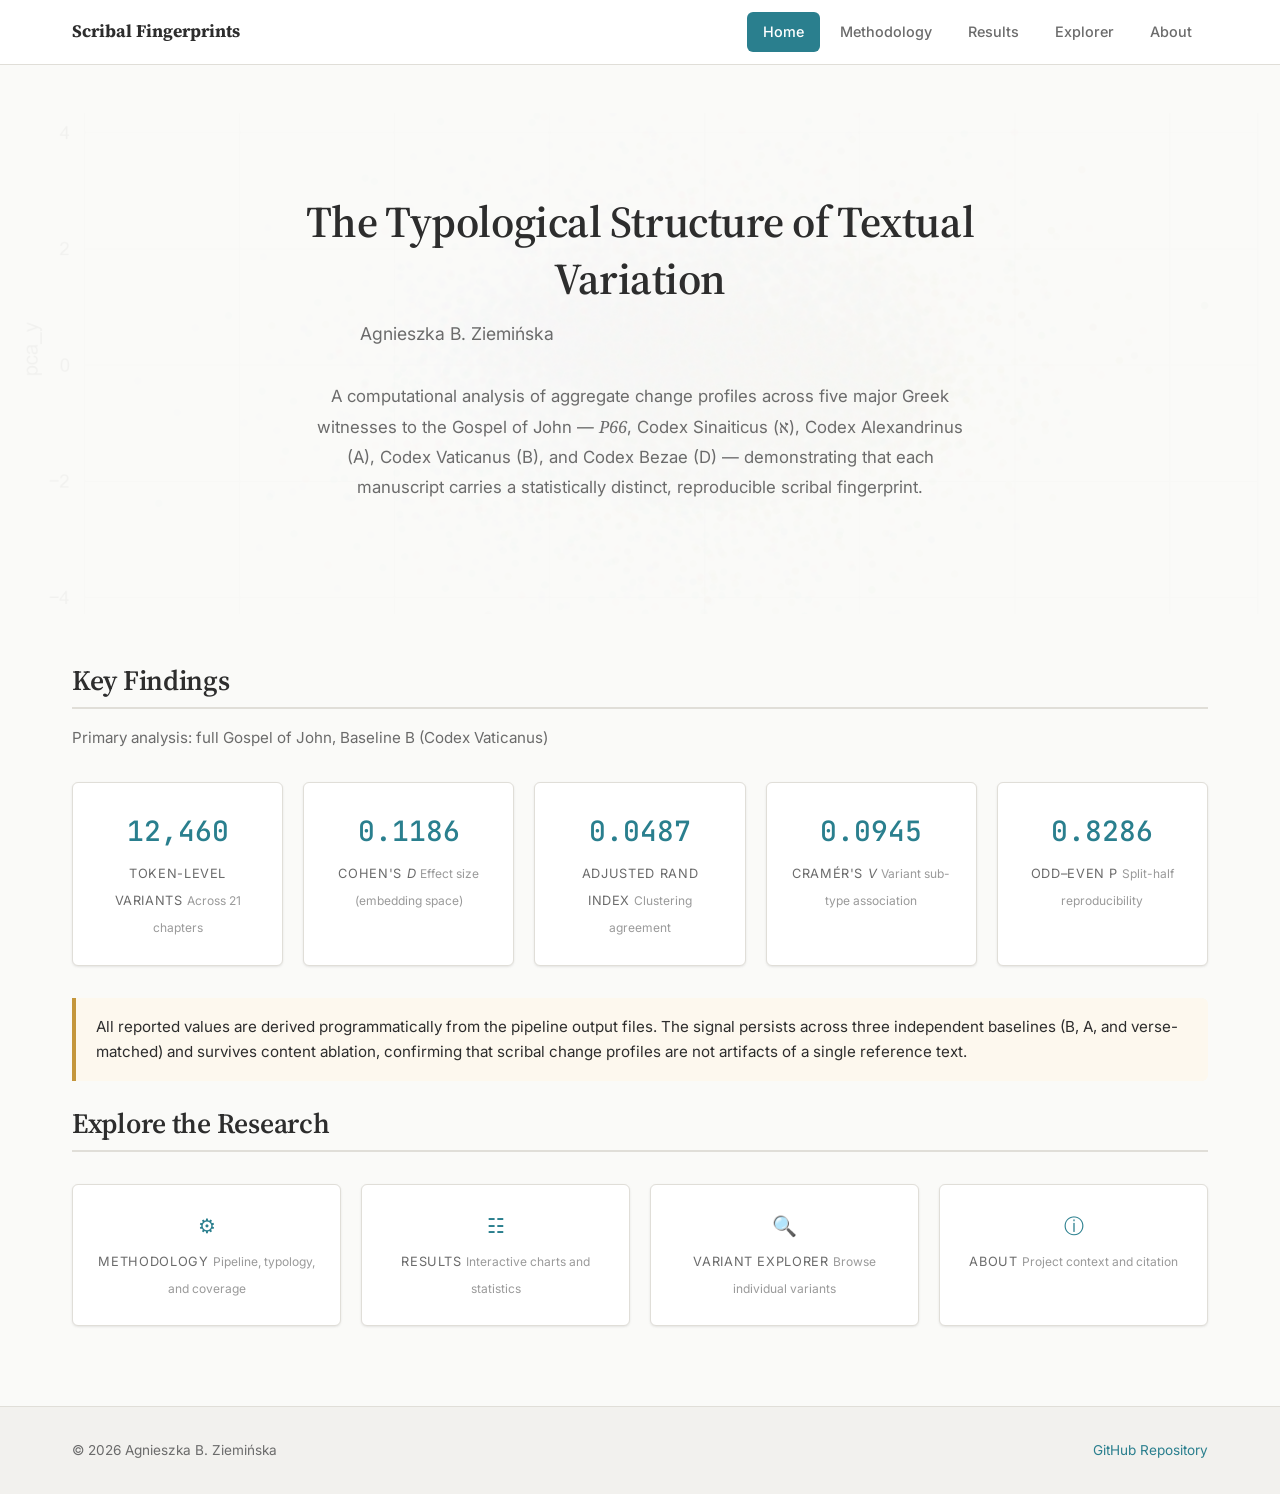
==== docs/index.html @ 3b12d65c "v1.0.0 Initial commit for the project" ====
<!DOCTYPE html>
<html lang="en">
<head>
  <meta charset="UTF-8">
  <meta name="viewport" content="width=device-width, initial-scale=1.0">
  <title>Scribal Fingerprints — Manuscript Change Profiles</title>
  <meta name="description" content="Interactive research website presenting a computational analysis of textual variation across major Greek witnesses to the Gospel of John.">
  <link rel="stylesheet" href="css/style.css">
</head>
<body>

  <!-- Navigation -->
  <nav class="site-nav">
    <div class="nav-inner">
      <a href="index.html" class="nav-brand">Scribal Fingerprints</a>
      <button class="nav-toggle" aria-label="Toggle navigation">
        <span></span><span></span><span></span>
      </button>
      <ul class="nav-links">
        <li><a href="index.html">Home</a></li>
        <li><a href="methodology.html">Methodology</a></li>
        <li><a href="results.html">Results</a></li>
        <li><a href="explorer.html">Explorer</a></li>
        <li><a href="about.html">About</a></li>
      </ul>
    </div>
  </nav>

  <main>
    <!-- Hero Section -->
    <section class="hero">
      <div class="hero-bg"></div>
      <div class="container" style="position:relative;">
        <h1>The Typological Structure of Textual Variation</h1>
        <p class="author">Agnieszka B. Ziemińska</p>
        <p class="summary">
          A computational analysis of aggregate change profiles across five major Greek witnesses
          to the Gospel of John — <span class="greek-text">P66</span>, Codex Sinaiticus
          (<span class="greek-text">&#x2135;</span>), Codex Alexandrinus (A), Codex Vaticanus (B),
          and Codex Bezae (D) — demonstrating that each manuscript carries a statistically
          distinct, reproducible scribal fingerprint.
        </p>
      </div>
    </section>

    <!-- Key Findings -->
    <section class="container">
      <h2 class="section-title">Key Findings</h2>
      <p class="section-subtitle">Primary analysis: full Gospel of John, Baseline B (Codex Vaticanus)</p>

      <div class="stat-grid" id="stat-cards">
        <div class="stat-card">
          <span class="stat-value" id="stat-n">12,460</span>
          <span class="stat-label">Token-level variants</span>
          <span class="stat-sublabel">Across 21 chapters</span>
        </div>
        <div class="stat-card">
          <span class="stat-value" id="stat-d">—</span>
          <span class="stat-label">Cohen's <em>d</em></span>
          <span class="stat-sublabel">Effect size (embedding space)</span>
        </div>
        <div class="stat-card">
          <span class="stat-value" id="stat-ari">—</span>
          <span class="stat-label">Adjusted Rand Index</span>
          <span class="stat-sublabel">Clustering agreement</span>
        </div>
        <div class="stat-card">
          <span class="stat-value" id="stat-v">—</span>
          <span class="stat-label">Cramér's <em>V</em></span>
          <span class="stat-sublabel">Variant sub-type association</span>
        </div>
        <div class="stat-card">
          <span class="stat-value" id="stat-rho">—</span>
          <span class="stat-label">Odd–Even ρ</span>
          <span class="stat-sublabel">Split-half reproducibility</span>
        </div>
      </div>

      <div class="callout">
        All reported values are derived programmatically from the pipeline output files.
        The signal persists across three independent baselines (B, A, and verse-matched)
        and survives content ablation, confirming that scribal change profiles are not
        artifacts of a single reference text.
      </div>
    </section>

    <!-- Navigation cards -->
    <section class="container">
      <h2 class="section-title">Explore the Research</h2>
      <div class="stat-grid">
        <a href="methodology.html" class="stat-card" style="text-decoration:none;">
          <span class="stat-value" style="font-size:1.25rem;">&#9881;</span>
          <span class="stat-label">Methodology</span>
          <span class="stat-sublabel">Pipeline, typology, and coverage</span>
        </a>
        <a href="results.html" class="stat-card" style="text-decoration:none;">
          <span class="stat-value" style="font-size:1.25rem;">&#9783;</span>
          <span class="stat-label">Results</span>
          <span class="stat-sublabel">Interactive charts and statistics</span>
        </a>
        <a href="explorer.html" class="stat-card" style="text-decoration:none;">
          <span class="stat-value" style="font-size:1.25rem;">&#128269;</span>
          <span class="stat-label">Variant Explorer</span>
          <span class="stat-sublabel">Browse individual variants</span>
        </a>
        <a href="about.html" class="stat-card" style="text-decoration:none;">
          <span class="stat-value" style="font-size:1.25rem;">&#9432;</span>
          <span class="stat-label">About</span>
          <span class="stat-sublabel">Project context and citation</span>
        </a>
      </div>
    </section>
  </main>

  <!-- Footer -->
  <footer class="site-footer">
    <div class="footer-inner">
      <span>&copy; 2026 Agnieszka B. Ziemińska</span>
      <a href="https://github.com/Agnieszkachr/scribal-fingerprints" target="_blank" rel="noopener">GitHub Repository</a>
    </div>
  </footer>

  <script src="js/main.js"></script>
  <script src="data/stats_summary.js"></script>
  <script>
    // Load stats from inline JS data
    (function() {
      const data = window.DATA_STATS;
      if (!data) { console.error('Stats data not loaded'); return; }
      const b = data.configs['Baseline B'];
      if (!b) return;

      const fmt = (v, dec) => typeof v === 'number' ? v.toFixed(dec) : '—';

      document.getElementById('stat-d').textContent = fmt(b["Cohen's d"], 4);
      document.getElementById('stat-ari').textContent = fmt(b['ARI'], 4);
      document.getElementById('stat-v').textContent = fmt(b["Cramer's V Sub"], 4);
      document.getElementById('stat-rho').textContent = fmt(b['Odd_Even_Split_Rho'], 4);
    })();
  </script>
</body>
</html>
---- docs/css/style.css ----
/* ============================================================
   SCRIBAL FINGERPRINTS — Design System
   Light scholarly theme with serif headings, sans body
   ============================================================ */

/* --- Google Fonts import --- */
@import url('https://fonts.googleapis.com/css2?family=Source+Serif+4:ital,wght@0,400;0,600;0,700;1,400&family=Inter:wght@300;400;500;600&family=JetBrains+Mono:wght@400;500&family=Noto+Serif:ital,wght@0,400;0,700;1,400&display=swap');

/* --- Custom Properties --- */
:root {
  --bg:           #FAFAF8;
  --bg-card:      #FFFFFF;
  --bg-alt:       #F2F1EE;
  --text:         #2D2D2D;
  --text-muted:   #6B6B6B;
  --text-light:   #9A9A9A;
  --accent:       #2A7F8E;
  --accent-dark:  #2C5F7C;
  --gold:         #C4963C;
  --border:       #E0DED8;
  --border-light: #EDECE8;

  --font-heading: 'Source Serif 4', 'Noto Serif', Georgia, serif;
  --font-body:    'Inter', -apple-system, BlinkMacSystemFont, 'Segoe UI', sans-serif;
  --font-mono:    'JetBrains Mono', 'Consolas', monospace;
  --font-greek:   'Noto Serif', 'Times New Roman', serif;

  --max-width:    1200px;
  --content-width: 800px;
  --radius:       6px;
  --shadow:       0 1px 3px rgba(0,0,0,0.06), 0 1px 2px rgba(0,0,0,0.04);
  --shadow-lg:    0 4px 12px rgba(0,0,0,0.08);
  --transition:   0.2s ease;
}

/* --- Reset & Base --- */
*, *::before, *::after {
  box-sizing: border-box;
  margin: 0;
  padding: 0;
}

html {
  font-size: 16px;
  scroll-behavior: smooth;
  -webkit-font-smoothing: antialiased;
  -moz-osx-font-smoothing: grayscale;
}

body {
  font-family: var(--font-body);
  color: var(--text);
  background-color: var(--bg);
  line-height: 1.7;
  min-height: 100vh;
  display: flex;
  flex-direction: column;
}

/* --- Typography --- */
h1, h2, h3, h4, h5, h6 {
  font-family: var(--font-heading);
  font-weight: 600;
  line-height: 1.3;
  color: var(--text);
  letter-spacing: -0.01em;
}

h1 { font-size: 2.5rem; margin-bottom: 1rem; }
h2 { font-size: 1.75rem; margin-bottom: 0.75rem; }
h3 { font-size: 1.35rem; margin-bottom: 0.5rem; }
h4 { font-size: 1.1rem; margin-bottom: 0.5rem; }

p {
  margin-bottom: 1rem;
  max-width: 70ch;
}

a {
  color: var(--accent);
  text-decoration: none;
  transition: color var(--transition);
}

a:hover {
  color: var(--accent-dark);
  text-decoration: underline;
}

/* --- Code & Greek --- */
code, .mono {
  font-family: var(--font-mono);
  font-size: 0.875em;
  background: var(--bg-alt);
  padding: 0.15em 0.4em;
  border-radius: 3px;
}

.greek-text {
  font-family: var(--font-greek);
  font-style: italic;
}

/* --- Navigation --- */
.site-nav {
  background: var(--bg-card);
  border-bottom: 1px solid var(--border);
  position: sticky;
  top: 0;
  z-index: 100;
}

.nav-inner {
  max-width: var(--max-width);
  margin: 0 auto;
  padding: 0 2rem;
  display: flex;
  align-items: center;
  justify-content: space-between;
  height: 64px;
}

.nav-brand {
  font-family: var(--font-heading);
  font-weight: 700;
  font-size: 1.1rem;
  color: var(--text);
  text-decoration: none;
}

.nav-brand:hover {
  color: var(--accent);
  text-decoration: none;
}

.nav-links {
  display: flex;
  gap: 0.25rem;
  list-style: none;
}

.nav-links a {
  display: block;
  padding: 0.5rem 1rem;
  border-radius: var(--radius);
  font-size: 0.9rem;
  font-weight: 500;
  color: var(--text-muted);
  transition: all var(--transition);
}

.nav-links a:hover {
  background: var(--bg-alt);
  color: var(--text);
  text-decoration: none;
}

.nav-links a.active {
  background: var(--accent);
  color: #fff;
}

.nav-toggle {
  display: none;
  background: none;
  border: none;
  cursor: pointer;
  padding: 0.5rem;
}

.nav-toggle span {
  display: block;
  width: 22px;
  height: 2px;
  background: var(--text);
  margin: 5px 0;
  transition: var(--transition);
}

/* --- Layout --- */
.container {
  max-width: var(--max-width);
  margin: 0 auto;
  padding: 0 2rem;
}

.content-narrow {
  max-width: var(--content-width);
  margin: 0 auto;
}

main {
  flex: 1;
  padding: 3rem 0;
}

section {
  margin-bottom: 3rem;
}

.section-title {
  font-size: 1.75rem;
  margin-bottom: 1.5rem;
  padding-bottom: 0.5rem;
  border-bottom: 2px solid var(--border);
}

.section-subtitle {
  font-size: 0.95rem;
  color: var(--text-muted);
  margin-top: -0.5rem;
  margin-bottom: 1.5rem;
}

/* --- Hero (index page) --- */
.hero {
  padding: 5rem 0 4rem;
  text-align: center;
  background: var(--bg);
  position: relative;
}

.hero-bg {
  position: absolute;
  top: 0; right: 0; bottom: 0; left: 0;
  background: url('../img/fig1_pca_full_B.png') center center / cover no-repeat;
  opacity: 0.04;
  pointer-events: none;
}

.hero h1 {
  font-size: 2.75rem;
  max-width: 800px;
  margin: 0 auto 0.75rem;
  position: relative;
}

.hero .author {
  font-family: var(--font-body);
  font-size: 1.1rem;
  color: var(--text-muted);
  font-weight: 400;
  margin-bottom: 2rem;
}

.hero .summary {
  font-size: 1.05rem;
  max-width: 650px;
  margin: 0 auto 3rem;
  color: var(--text-muted);
  line-height: 1.8;
}

/* --- Stat Cards --- */
.stat-grid {
  display: grid;
  grid-template-columns: repeat(auto-fit, minmax(200px, 1fr));
  gap: 1.25rem;
  margin: 2rem 0;
}

.stat-card {
  background: var(--bg-card);
  border: 1px solid var(--border);
  border-radius: var(--radius);
  padding: 1.5rem;
  text-align: center;
  box-shadow: var(--shadow);
  transition: box-shadow var(--transition);
}

.stat-card:hover {
  box-shadow: var(--shadow-lg);
}

.stat-value {
  font-family: var(--font-mono);
  font-size: 1.75rem;
  font-weight: 500;
  color: var(--accent);
  display: block;
  margin-bottom: 0.25rem;
}

.stat-label {
  font-size: 0.8rem;
  color: var(--text-muted);
  text-transform: uppercase;
  letter-spacing: 0.05em;
}

.stat-sublabel {
  font-size: 0.75rem;
  color: var(--text-light);
  margin-top: 0.25rem;
}

/* --- Cards / Panels --- */
.card {
  background: var(--bg-card);
  border: 1px solid var(--border);
  border-radius: var(--radius);
  padding: 2rem;
  margin-bottom: 1.5rem;
  box-shadow: var(--shadow);
}

.card-header {
  display: flex;
  align-items: center;
  justify-content: space-between;
  margin-bottom: 1rem;
}

.callout {
  border-left: 4px solid var(--gold);
  background: #FDF8EE;
  padding: 1rem 1.25rem;
  margin: 1.5rem 0;
  border-radius: 0 var(--radius) var(--radius) 0;
  font-size: 0.95rem;
}

/* --- Tables --- */
table {
  width: 100%;
  border-collapse: collapse;
  font-size: 0.9rem;
}

th, td {
  padding: 0.75rem 1rem;
  text-align: left;
  border-bottom: 1px solid var(--border-light);
}

th {
  font-weight: 600;
  color: var(--text);
  background: var(--bg-alt);
  font-size: 0.8rem;
  text-transform: uppercase;
  letter-spacing: 0.03em;
}

tr:hover td {
  background: var(--bg-alt);
}

/* --- Buttons / Tabs --- */
.btn {
  display: inline-flex;
  align-items: center;
  gap: 0.5rem;
  padding: 0.6rem 1.25rem;
  border-radius: var(--radius);
  font-size: 0.9rem;
  font-weight: 500;
  border: 1px solid var(--border);
  background: var(--bg-card);
  color: var(--text);
  cursor: pointer;
  transition: all var(--transition);
}

.btn:hover {
  background: var(--bg-alt);
  border-color: var(--accent);
  text-decoration: none;
}

.btn-primary {
  background: var(--accent);
  color: #fff;
  border-color: var(--accent);
}

.btn-primary:hover {
  background: var(--accent-dark);
  border-color: var(--accent-dark);
  color: #fff;
}

.tab-bar {
  display: flex;
  gap: 0.25rem;
  margin-bottom: 1.5rem;
  border-bottom: 2px solid var(--border);
  padding-bottom: 0;
}

.tab-btn {
  padding: 0.6rem 1.25rem;
  border: none;
  background: none;
  font-family: var(--font-body);
  font-size: 0.9rem;
  font-weight: 500;
  color: var(--text-muted);
  cursor: pointer;
  border-bottom: 2px solid transparent;
  margin-bottom: -2px;
  transition: all var(--transition);
}

.tab-btn:hover {
  color: var(--text);
}

.tab-btn.active {
  color: var(--accent);
  border-bottom-color: var(--accent);
}

.tab-panel {
  display: none;
}

.tab-panel.active {
  display: block;
}

/* --- Pipeline Diagram --- */
.pipeline {
  display: flex;
  flex-wrap: wrap;
  gap: 0;
  justify-content: center;
  margin: 2rem 0;
}

.pipeline-step {
  display: flex;
  align-items: center;
}

.pipeline-step .step-box {
  background: var(--bg-card);
  border: 2px solid var(--accent);
  border-radius: var(--radius);
  padding: 1rem 1.5rem;
  text-align: center;
  min-width: 160px;
  transition: box-shadow var(--transition);
}

.pipeline-step .step-box:hover {
  box-shadow: var(--shadow-lg);
}

.pipeline-step .step-num {
  font-family: var(--font-mono);
  font-size: 0.75rem;
  color: var(--accent);
  text-transform: uppercase;
  letter-spacing: 0.05em;
}

.pipeline-step .step-title {
  font-family: var(--font-heading);
  font-weight: 600;
  font-size: 0.95rem;
  margin-top: 0.25rem;
}

.pipeline-step .step-desc {
  font-size: 0.78rem;
  color: var(--text-muted);
  margin-top: 0.25rem;
}

.pipeline-arrow {
  font-size: 1.5rem;
  color: var(--text-light);
  padding: 0 0.5rem;
  align-self: center;
}

/* --- Charts --- */
.chart-container {
  background: var(--bg-card);
  border: 1px solid var(--border);
  border-radius: var(--radius);
  padding: 1.5rem;
  margin-bottom: 1.5rem;
  box-shadow: var(--shadow);
}

.chart-title {
  font-family: var(--font-heading);
  font-size: 1.1rem;
  font-weight: 600;
  margin-bottom: 0.5rem;
}

.chart-subtitle {
  font-size: 0.85rem;
  color: var(--text-muted);
  margin-bottom: 1rem;
}

/* --- Figure Gallery --- */
.fig-gallery {
  display: grid;
  grid-template-columns: repeat(auto-fit, minmax(400px, 1fr));
  gap: 1.5rem;
  margin: 2rem 0;
}

.fig-item {
  background: var(--bg-card);
  border: 1px solid var(--border);
  border-radius: var(--radius);
  overflow: hidden;
  box-shadow: var(--shadow);
  transition: box-shadow var(--transition);
}

.fig-item:hover {
  box-shadow: var(--shadow-lg);
}

.fig-item img {
  width: 100%;
  height: auto;
  display: block;
}

.fig-caption {
  padding: 0.75rem 1rem;
  font-size: 0.85rem;
  color: var(--text-muted);
  border-top: 1px solid var(--border-light);
}

/* --- Coverage Heatmap Table --- */
.coverage-table td {
  text-align: center;
  font-size: 0.8rem;
  padding: 0.4rem 0.5rem;
  font-family: var(--font-mono);
}

.coverage-full {
  background: #E8F5E9;
  color: #2E7D32;
}

.coverage-partial {
  background: #FFF8E1;
  color: #F57F17;
}

.coverage-none {
  background: #FFEBEE;
  color: #C62828;
}

/* --- DataTables Override --- */
.dataTables_wrapper {
  font-family: var(--font-body);
  font-size: 0.9rem;
}

.dataTables_wrapper .dataTables_filter input {
  border: 1px solid var(--border);
  border-radius: var(--radius);
  padding: 0.4rem 0.75rem;
  font-size: 0.9rem;
}

.dataTables_wrapper .dataTables_length select {
  border: 1px solid var(--border);
  border-radius: var(--radius);
  padding: 0.3rem 0.5rem;
}

table.dataTable thead th {
  background: var(--bg-alt);
  border-bottom: 2px solid var(--border);
}

.filter-bar {
  display: flex;
  gap: 1rem;
  margin-bottom: 1rem;
  flex-wrap: wrap;
  align-items: center;
}

.filter-bar label {
  font-size: 0.85rem;
  font-weight: 500;
  color: var(--text-muted);
}

.filter-bar select {
  border: 1px solid var(--border);
  border-radius: var(--radius);
  padding: 0.4rem 0.75rem;
  font-size: 0.85rem;
  font-family: var(--font-body);
  background: var(--bg-card);
}

/* --- Footer --- */
.site-footer {
  background: var(--bg-alt);
  border-top: 1px solid var(--border);
  padding: 2rem 0;
  margin-top: auto;
  font-size: 0.85rem;
  color: var(--text-muted);
}

.footer-inner {
  max-width: var(--max-width);
  margin: 0 auto;
  padding: 0 2rem;
  display: flex;
  justify-content: space-between;
  align-items: center;
  flex-wrap: wrap;
  gap: 1rem;
}

.footer-inner a {
  color: var(--accent);
}

/* --- Sample Note --- */
.sample-note {
  background: var(--bg-alt);
  border: 1px solid var(--border);
  border-radius: var(--radius);
  padding: 0.75rem 1rem;
  font-size: 0.85rem;
  color: var(--text-muted);
  margin-bottom: 1rem;
}

/* --- Responsive --- */
@media (max-width: 768px) {
  .nav-toggle {
    display: block;
  }

  .nav-links {
    display: none;
    position: absolute;
    top: 64px;
    left: 0;
    right: 0;
    background: var(--bg-card);
    border-bottom: 1px solid var(--border);
    flex-direction: column;
    padding: 1rem;
  }

  .nav-links.open {
    display: flex;
  }

  .hero h1 {
    font-size: 1.75rem;
  }

  .stat-grid {
    grid-template-columns: 1fr 1fr;
  }

  .pipeline {
    flex-direction: column;
    align-items: center;
  }

  .pipeline-arrow {
    transform: rotate(90deg);
  }

  .fig-gallery {
    grid-template-columns: 1fr;
  }

  h1 { font-size: 1.75rem; }
  h2 { font-size: 1.35rem; }

  .container {
    padding: 0 1rem;
  }
}

@media (max-width: 480px) {
  .stat-grid {
    grid-template-columns: 1fr;
  }
}
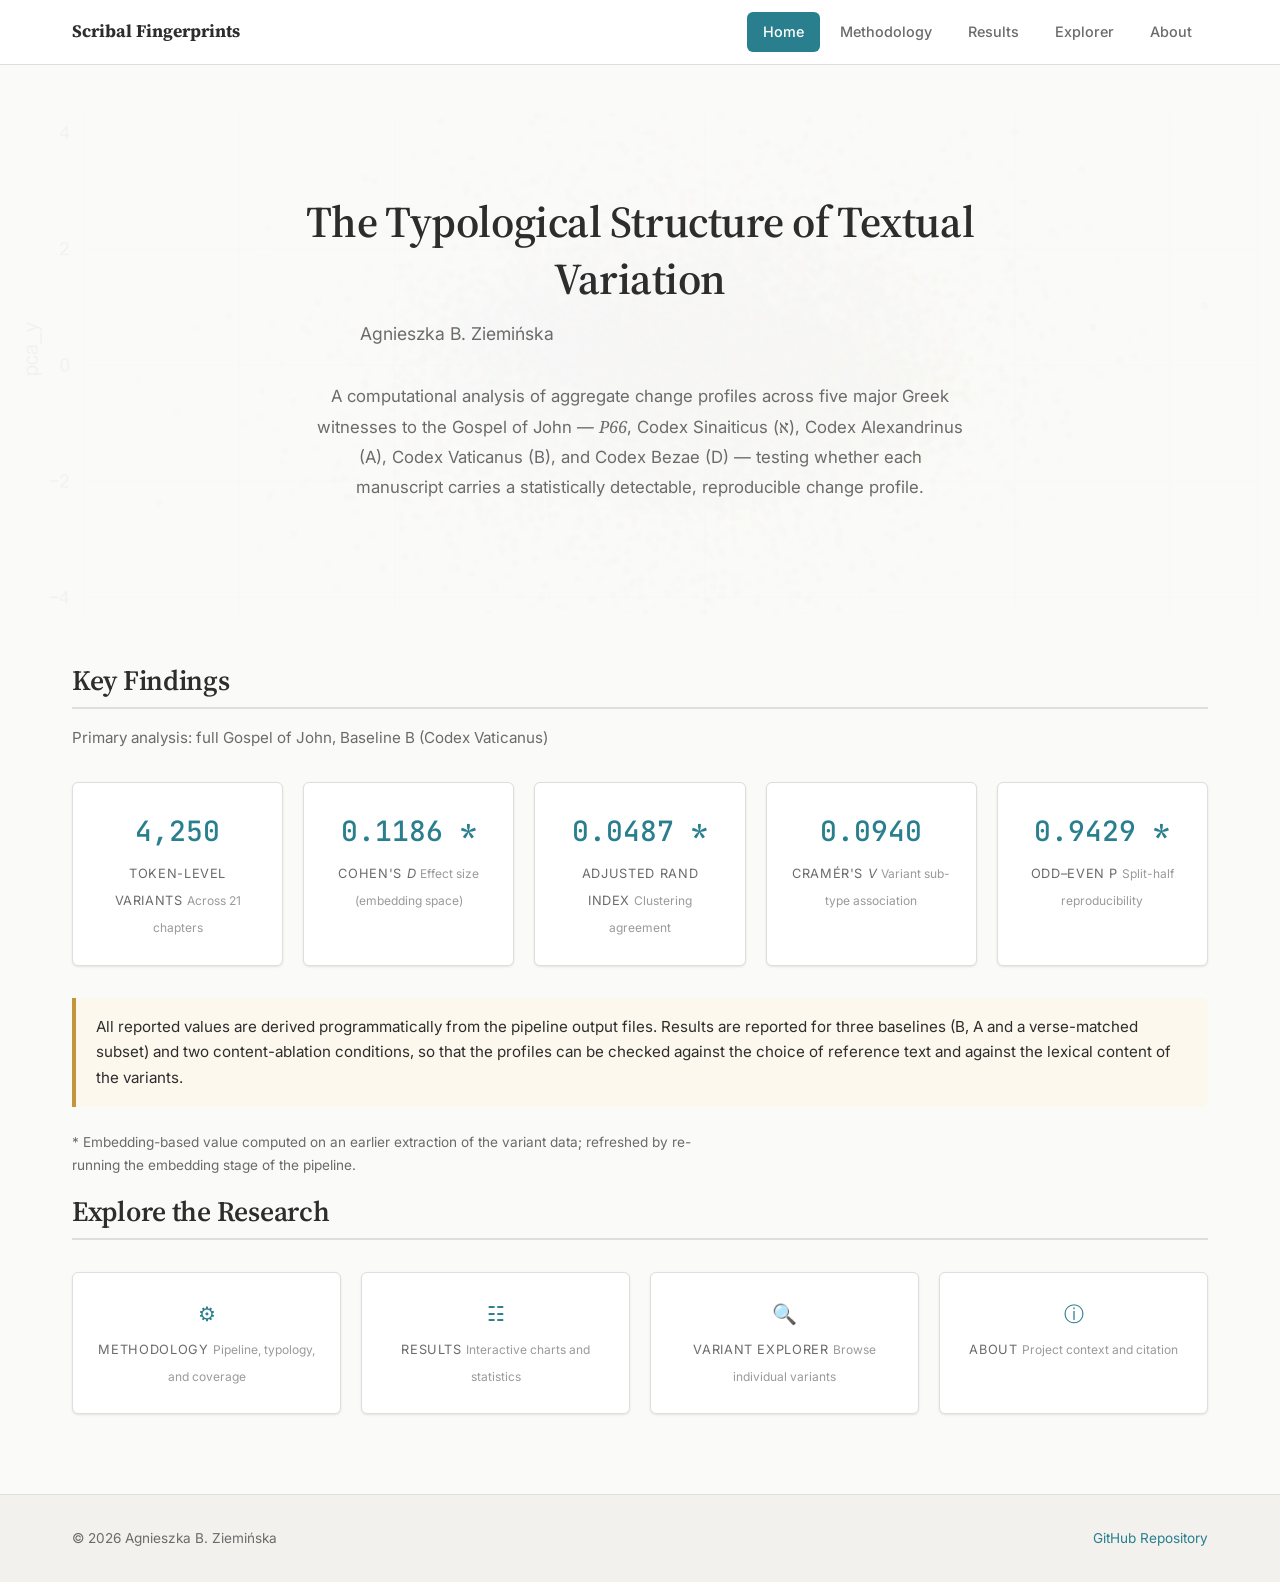
==== commit 2cec9e6c: "Extend statistics, figures, website and metadata - run_statistical_tests: (k+1)/(B+1) permutation p-" ====
--- a/docs/index.html
+++ b/docs/index.html
@@ -37,8 +37,8 @@
           A computational analysis of aggregate change profiles across five major Greek witnesses
           to the Gospel of John — <span class="greek-text">P66</span>, Codex Sinaiticus
           (<span class="greek-text">&#x2135;</span>), Codex Alexandrinus (A), Codex Vaticanus (B),
-          and Codex Bezae (D) — demonstrating that each manuscript carries a statistically
-          distinct, reproducible scribal fingerprint.
+          and Codex Bezae (D) — testing whether each manuscript carries a statistically
+          detectable, reproducible change profile.
         </p>
       </div>
     </section>
@@ -50,7 +50,7 @@
 
       <div class="stat-grid" id="stat-cards">
         <div class="stat-card">
-          <span class="stat-value" id="stat-n">12,460</span>
+          <span class="stat-value" id="stat-n">—</span>
           <span class="stat-label">Token-level variants</span>
           <span class="stat-sublabel">Across 21 chapters</span>
         </div>
@@ -78,9 +78,9 @@
 
       <div class="callout">
         All reported values are derived programmatically from the pipeline output files.
-        The signal persists across three independent baselines (B, A, and verse-matched)
-        and survives content ablation, confirming that scribal change profiles are not
-        artifacts of a single reference text.
+        Results are reported for three baselines (B, A and a verse-matched subset) and two
+        content-ablation conditions, so that the profiles can be checked against the choice
+        of reference text and against the lexical content of the variants.
       </div>
     </section>
 
@@ -131,11 +131,21 @@
       if (!b) return;
 
       const fmt = (v, dec) => typeof v === 'number' ? v.toFixed(dec) : '—';
+      const stale = b.stale === true ? ' *' : '';
 
-      document.getElementById('stat-d').textContent = fmt(b["Cohen's d"], 4);
-      document.getElementById('stat-ari').textContent = fmt(b['ARI'], 4);
+      if (typeof b.N_current === 'number') {
+        document.getElementById('stat-n').textContent = b.N_current.toLocaleString();
+      }
+      document.getElementById('stat-d').textContent = fmt(b["Cohen's d"], 4) + stale;
+      document.getElementById('stat-ari').textContent = fmt(b['ARI'], 4) + stale;
       document.getElementById('stat-v').textContent = fmt(b["Cramer's V Sub"], 4);
-      document.getElementById('stat-rho').textContent = fmt(b['Odd_Even_Split_Rho'], 4);
+      document.getElementById('stat-rho').textContent = fmt(b['Odd_Even_Split_Rho'], 4) + stale;
+      if (stale) {
+        const note = document.createElement('p');
+        note.className = 'table-note';
+        note.textContent = '* Embedding-based value computed on an earlier extraction of the variant data; refreshed by re-running the embedding stage of the pipeline.';
+        document.getElementById('stat-rho').closest('section').appendChild(note);
+      }
     })();
   </script>
 </body>
--- a/docs/css/style.css
+++ b/docs/css/style.css
@@ -695,3 +695,9 @@
     grid-template-columns: 1fr;
   }
 }
+
+.table-note {
+  font-size: 0.85rem;
+  color: var(--text-muted, #6B6B6B);
+  margin-top: 0.75rem;
+}
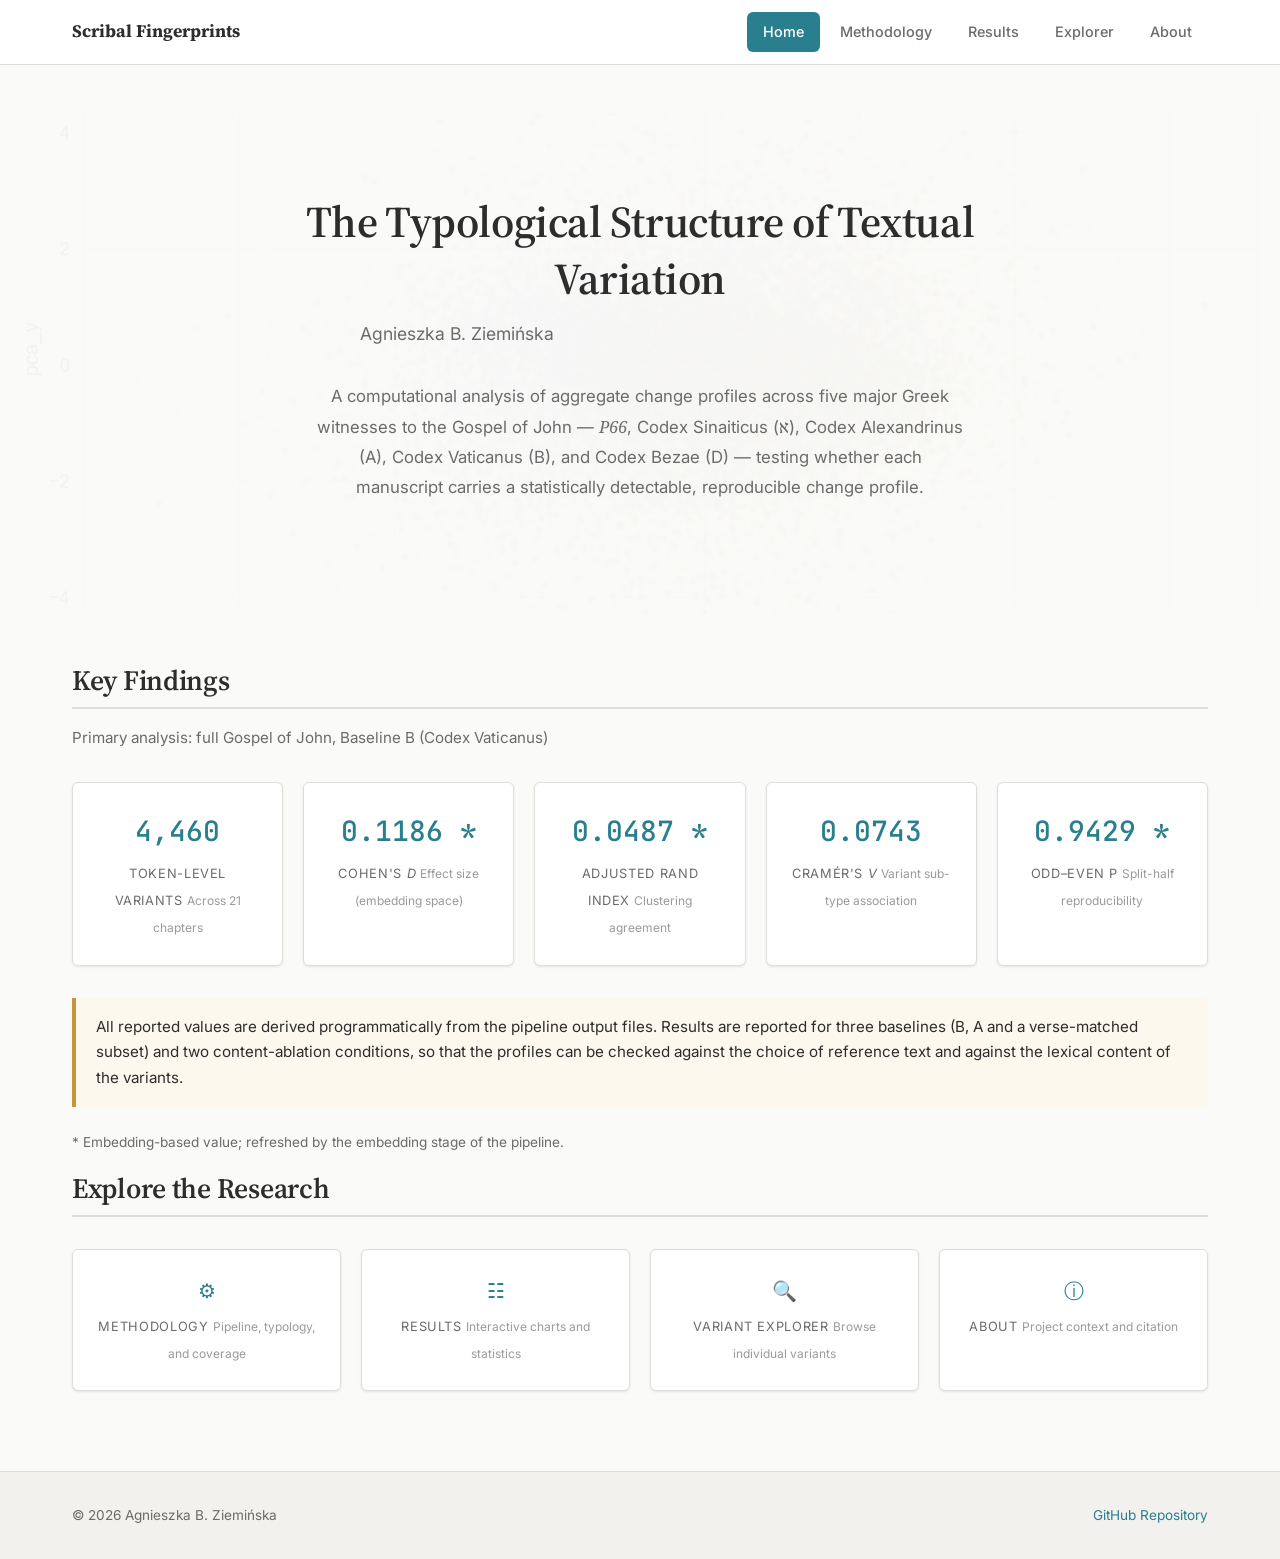
==== commit 7e76d87f: "Move the extraction into a shared src package and regenerate the datasets - src/extract_variants.py:" ====
--- a/docs/index.html
+++ b/docs/index.html
@@ -143,7 +143,7 @@
       if (stale) {
         const note = document.createElement('p');
         note.className = 'table-note';
-        note.textContent = '* Embedding-based value computed on an earlier extraction of the variant data; refreshed by re-running the embedding stage of the pipeline.';
+        note.textContent = '* Embedding-based value; refreshed by the embedding stage of the pipeline.';
         document.getElementById('stat-rho').closest('section').appendChild(note);
       }
     })();
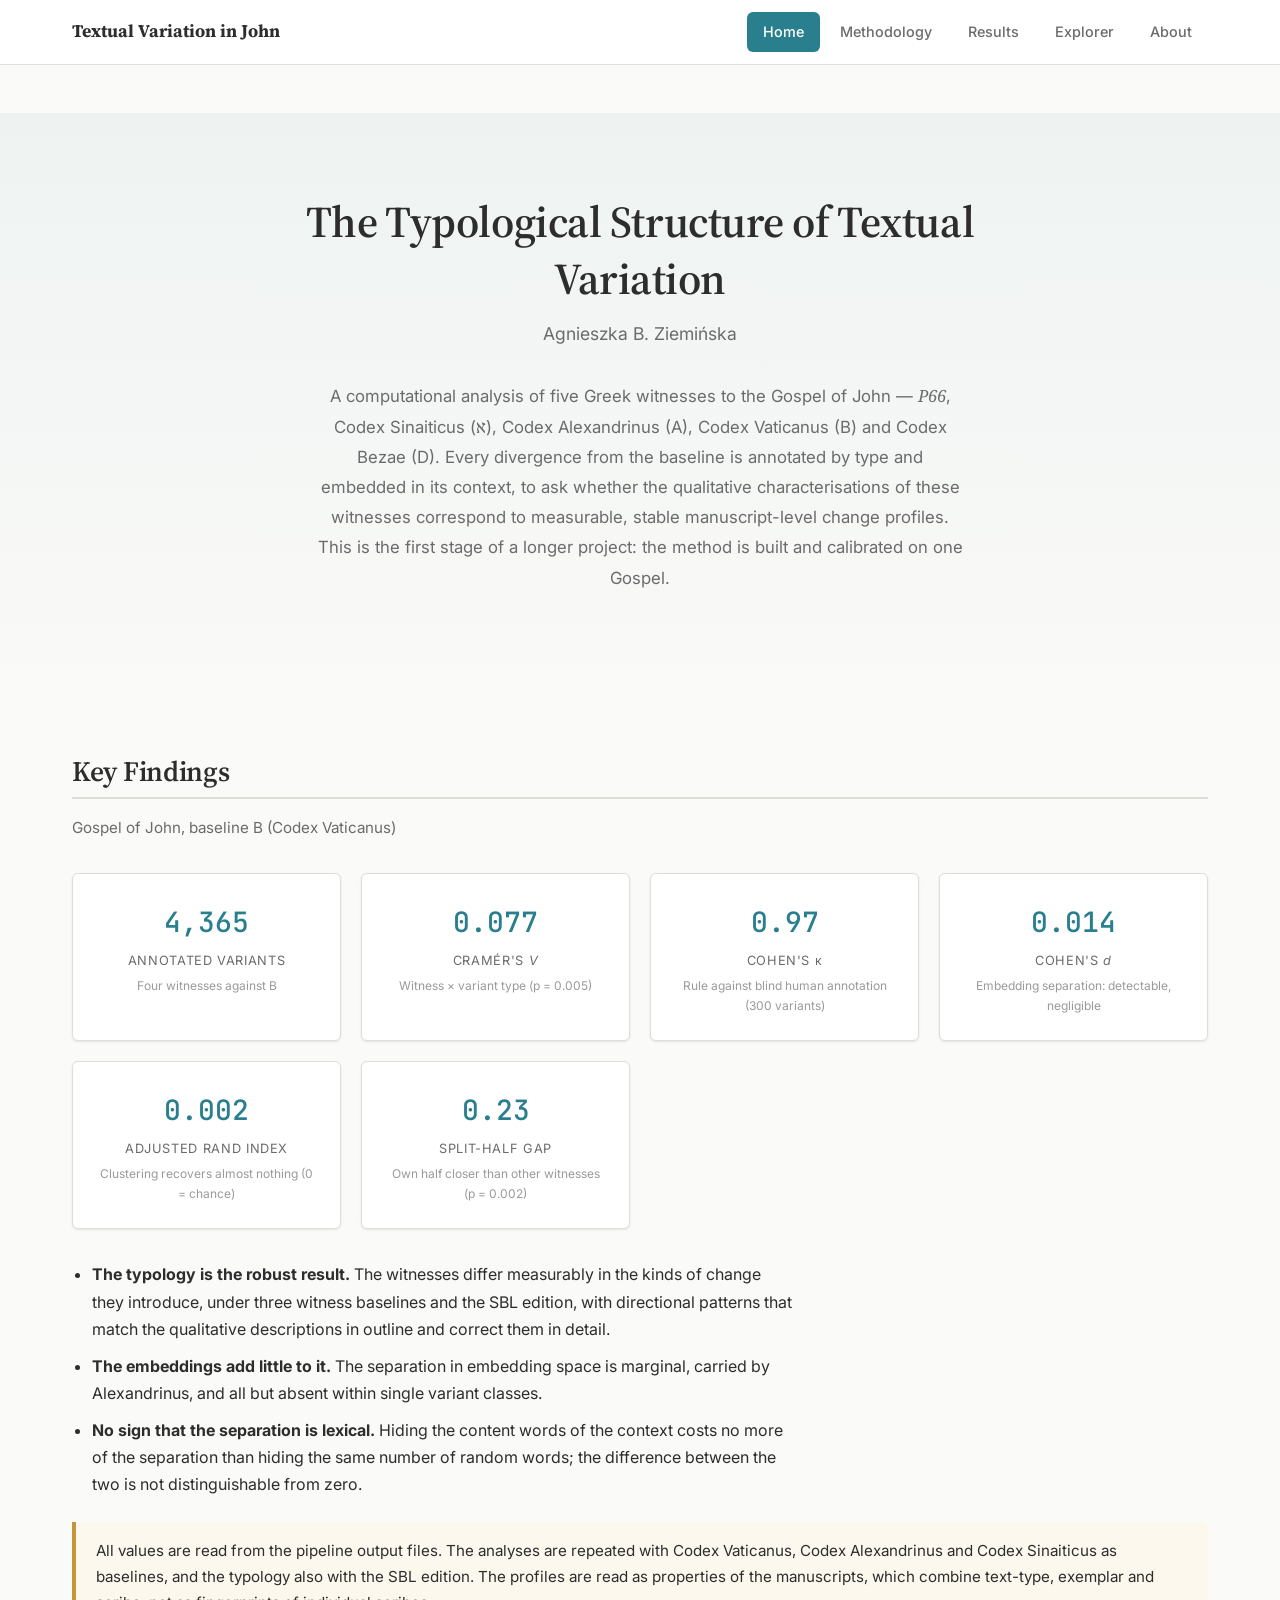
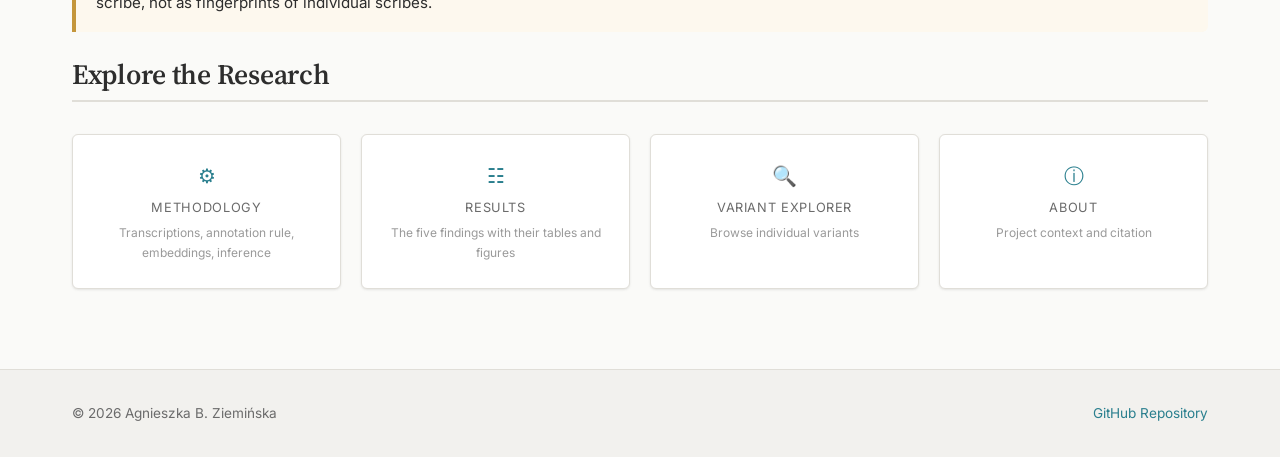
==== commit 9f4c94bf: "Website: pages in the order of the article - Results: the five findings with their tables and Figure" ====
--- a/docs/index.html
+++ b/docs/index.html
@@ -3,8 +3,8 @@
 <head>
   <meta charset="UTF-8">
   <meta name="viewport" content="width=device-width, initial-scale=1.0">
-  <title>Scribal Fingerprints — Manuscript Change Profiles</title>
-  <meta name="description" content="Interactive research website presenting a computational analysis of textual variation across major Greek witnesses to the Gospel of John.">
+  <title>Textual Variation in John — Manuscript Change Profiles</title>
+  <meta name="description" content="Code, data and results of a computational analysis of textual variation in five Greek witnesses to the Gospel of John: a validated variant typology and a calibration of contextual embeddings.">
   <link rel="stylesheet" href="css/style.css">
 </head>
 <body>
@@ -12,7 +12,7 @@
   <!-- Navigation -->
   <nav class="site-nav">
     <div class="nav-inner">
-      <a href="index.html" class="nav-brand">Scribal Fingerprints</a>
+      <a href="index.html" class="nav-brand">Textual Variation in John</a>
       <button class="nav-toggle" aria-label="Toggle navigation">
         <span></span><span></span><span></span>
       </button>
@@ -34,11 +34,13 @@
         <h1>The Typological Structure of Textual Variation</h1>
         <p class="author">Agnieszka B. Ziemińska</p>
         <p class="summary">
-          A computational analysis of aggregate change profiles across five major Greek witnesses
-          to the Gospel of John — <span class="greek-text">P66</span>, Codex Sinaiticus
-          (<span class="greek-text">&#x2135;</span>), Codex Alexandrinus (A), Codex Vaticanus (B),
-          and Codex Bezae (D) — testing whether each manuscript carries a statistically
-          detectable, reproducible change profile.
+          A computational analysis of five Greek witnesses to the Gospel of John &mdash;
+          <span class="greek-text">P66</span>, Codex Sinaiticus
+          (<span class="greek-text">&#x2135;</span>), Codex Alexandrinus (A), Codex Vaticanus (B)
+          and Codex Bezae (D). Every divergence from the baseline is annotated by type and embedded
+          in its context, to ask whether the qualitative characterisations of these witnesses
+          correspond to measurable, stable manuscript-level change profiles. This is the first stage
+          of a longer project: the method is built and calibrated on one Gospel.
         </p>
       </div>
     </section>
@@ -46,41 +48,64 @@
     <!-- Key Findings -->
     <section class="container">
       <h2 class="section-title">Key Findings</h2>
-      <p class="section-subtitle">Primary analysis: full Gospel of John, Baseline B (Codex Vaticanus)</p>
+      <p class="section-subtitle">Gospel of John, baseline B (Codex Vaticanus)</p>
 
       <div class="stat-grid" id="stat-cards">
         <div class="stat-card">
-          <span class="stat-value" id="stat-n">—</span>
-          <span class="stat-label">Token-level variants</span>
-          <span class="stat-sublabel">Across 21 chapters</span>
+          <span class="stat-value" id="stat-n">&mdash;</span>
+          <span class="stat-label">Annotated variants</span>
+          <span class="stat-sublabel">Four witnesses against B</span>
         </div>
         <div class="stat-card">
-          <span class="stat-value" id="stat-d">—</span>
-          <span class="stat-label">Cohen's <em>d</em></span>
-          <span class="stat-sublabel">Effect size (embedding space)</span>
+          <span class="stat-value" id="stat-v">&mdash;</span>
+          <span class="stat-label">Cramér's <em class="nc">V</em></span>
+          <span class="stat-sublabel">Witness &times; variant type <span id="stat-v-p"></span></span>
         </div>
         <div class="stat-card">
-          <span class="stat-value" id="stat-ari">—</span>
-          <span class="stat-label">Adjusted Rand Index</span>
-          <span class="stat-sublabel">Clustering agreement</span>
+          <span class="stat-value">0.97</span>
+          <span class="stat-label">Cohen's <span class="nc">&kappa;</span></span>
+          <span class="stat-sublabel">Rule against blind human annotation (300 variants)</span>
         </div>
         <div class="stat-card">
-          <span class="stat-value" id="stat-v">—</span>
-          <span class="stat-label">Cramér's <em>V</em></span>
-          <span class="stat-sublabel">Variant sub-type association</span>
+          <span class="stat-value" id="stat-d">&mdash;</span>
+          <span class="stat-label">Cohen's <em class="nc">d</em></span>
+          <span class="stat-sublabel">Embedding separation: detectable, negligible</span>
         </div>
         <div class="stat-card">
-          <span class="stat-value" id="stat-rho">—</span>
-          <span class="stat-label">Odd–Even ρ</span>
-          <span class="stat-sublabel">Split-half reproducibility</span>
+          <span class="stat-value" id="stat-ari">&mdash;</span>
+          <span class="stat-label">Adjusted Rand Index</span>
+          <span class="stat-sublabel">Clustering recovers almost nothing (0 = chance)</span>
+        </div>
+        <div class="stat-card">
+          <span class="stat-value" id="stat-gap">&mdash;</span>
+          <span class="stat-label">Split-half gap</span>
+          <span class="stat-sublabel">Own half closer than other witnesses <span id="stat-gap-p"></span></span>
         </div>
       </div>
 
+      <ul class="findings-list">
+        <li>
+          <strong>The typology is the robust result.</strong> The witnesses differ measurably in the
+          kinds of change they introduce, under three witness baselines and the SBL edition, with
+          directional patterns that match the qualitative descriptions in outline and correct them in
+          detail.
+        </li>
+        <li>
+          <strong>The embeddings add little to it.</strong> The separation in embedding space is
+          marginal, carried by Alexandrinus, and all but absent within single variant classes.
+        </li>
+        <li>
+          <strong>No sign that the separation is lexical.</strong> Hiding the content words of the
+          context costs no more of the separation than hiding the same number of random words; the
+          difference between the two is not distinguishable from zero.
+        </li>
+      </ul>
+
       <div class="callout">
-        All reported values are derived programmatically from the pipeline output files.
-        Results are reported for three baselines (B, A and a verse-matched subset) and two
-        content-ablation conditions, so that the profiles can be checked against the choice
-        of reference text and against the lexical content of the variants.
+        All values are read from the pipeline output files. The analyses are repeated with Codex
+        Vaticanus, Codex Alexandrinus and Codex Sinaiticus as baselines, and the typology also with
+        the SBL edition. The profiles are read as properties of the manuscripts, which combine
+        text-type, exemplar and scribe, not as fingerprints of individual scribes.
       </div>
     </section>
 
@@ -91,12 +116,12 @@
         <a href="methodology.html" class="stat-card" style="text-decoration:none;">
           <span class="stat-value" style="font-size:1.25rem;">&#9881;</span>
           <span class="stat-label">Methodology</span>
-          <span class="stat-sublabel">Pipeline, typology, and coverage</span>
+          <span class="stat-sublabel">Transcriptions, annotation rule, embeddings, inference</span>
         </a>
         <a href="results.html" class="stat-card" style="text-decoration:none;">
           <span class="stat-value" style="font-size:1.25rem;">&#9783;</span>
           <span class="stat-label">Results</span>
-          <span class="stat-sublabel">Interactive charts and statistics</span>
+          <span class="stat-sublabel">The five findings with their tables and figures</span>
         </a>
         <a href="explorer.html" class="stat-card" style="text-decoration:none;">
           <span class="stat-value" style="font-size:1.25rem;">&#128269;</span>
@@ -123,29 +148,22 @@
   <script src="js/main.js"></script>
   <script src="data/stats_summary.js"></script>
   <script>
-    // Load stats from inline JS data
     (function() {
       const data = window.DATA_STATS;
       if (!data) { console.error('Stats data not loaded'); return; }
       const b = data.configs['Baseline B'];
       if (!b) return;
-
       const fmt = (v, dec) => typeof v === 'number' ? v.toFixed(dec) : '—';
-      const stale = b.stale === true ? ' *' : '';
-
+      const pTxt = p => typeof p === 'number' ? `(p ${p < 0.001 ? '< 0.001' : '= ' + p.toFixed(3)})` : '';
       if (typeof b.N_current === 'number') {
-        document.getElementById('stat-n').textContent = b.N_current.toLocaleString();
+        document.getElementById('stat-n').textContent = b.N_current.toLocaleString('en-GB');
       }
-      document.getElementById('stat-d').textContent = fmt(b["Cohen's d"], 4) + stale;
-      document.getElementById('stat-ari').textContent = fmt(b['ARI'], 4) + stale;
-      document.getElementById('stat-v').textContent = fmt(b["Cramer's V Sub"], 4);
-      document.getElementById('stat-rho').textContent = fmt(b['Odd_Even_Split_Rho'], 4) + stale;
-      if (stale) {
-        const note = document.createElement('p');
-        note.className = 'table-note';
-        note.textContent = '* Embedding-based value; refreshed by the embedding stage of the pipeline.';
-        document.getElementById('stat-rho').closest('section').appendChild(note);
-      }
+      document.getElementById('stat-v').textContent = fmt(b["Cramer's V Broad"], 3);
+      document.getElementById('stat-v-p').textContent = pTxt(b["Cramer's V Broad_P"]);
+      document.getElementById('stat-d').textContent = fmt(b["Cohen's d"], 3);
+      document.getElementById('stat-ari').textContent = fmt(b['ARI'], 3);
+      document.getElementById('stat-gap').textContent = fmt(b['Split_Half_Gap'], 2);
+      document.getElementById('stat-gap-p').textContent = pTxt(b['Split_Half_Gap_P']);
     })();
   </script>
 </body>
--- a/docs/css/style.css
+++ b/docs/css/style.css
@@ -1,5 +1,5 @@
 /* ============================================================
-   SCRIBAL FINGERPRINTS — Design System
+   TEXTUAL VARIATION IN JOHN — Design System
    Light scholarly theme with serif headings, sans body
    ============================================================ */
 
@@ -192,6 +192,8 @@
 main {
   flex: 1;
   padding: 3rem 0;
+  width: 100%;
+  min-width: 0;
 }
 
 section {
@@ -223,8 +225,7 @@
 .hero-bg {
   position: absolute;
   top: 0; right: 0; bottom: 0; left: 0;
-  background: url('../img/fig1_pca_full_B.png') center center / cover no-repeat;
-  opacity: 0.04;
+  background: linear-gradient(180deg, rgba(42,127,142,0.06) 0%, rgba(250,250,248,0) 100%);
   pointer-events: none;
 }
 
@@ -236,6 +237,8 @@
 }
 
 .hero .author {
+  margin-left: auto;
+  margin-right: auto;
   font-family: var(--font-body);
   font-size: 1.1rem;
   color: var(--text-muted);
@@ -283,6 +286,7 @@
 }
 
 .stat-label {
+  display: block;
   font-size: 0.8rem;
   color: var(--text-muted);
   text-transform: uppercase;
@@ -290,6 +294,7 @@
 }
 
 .stat-sublabel {
+  display: block;
   font-size: 0.75rem;
   color: var(--text-light);
   margin-top: 0.25rem;
@@ -701,3 +706,61 @@
   color: var(--text-muted, #6B6B6B);
   margin-top: 0.75rem;
 }
+
+/* Keep statistical symbols in their case inside upper-case table headers */
+th .nc,
+.stat-label .nc {
+  text-transform: none;
+}
+
+/* Six key-finding cards: three per row on wide screens */
+#stat-cards {
+  grid-template-columns: repeat(auto-fit, minmax(260px, 1fr));
+}
+
+/* --- Results page: contents, single-figure galleries, sub-headings --- */
+.toc {
+  display: flex;
+  flex-wrap: wrap;
+  gap: 0.5rem 1.25rem;
+  margin: 0 0 2.5rem;
+  font-size: 0.9rem;
+}
+
+.toc a {
+  color: var(--accent-dark);
+  text-decoration: none;
+  border-bottom: 1px solid var(--border);
+}
+
+.toc a:hover {
+  border-bottom-color: var(--accent);
+}
+
+.fig-gallery.single {
+  grid-template-columns: 1fr;
+  max-width: 900px;
+}
+
+section h3 {
+  margin-top: 2rem;
+}
+
+section[id] {
+  scroll-margin-top: 5rem;
+}
+
+.findings-list {
+  max-width: 70ch;
+  margin: 0 0 1.5rem 1.25rem;
+}
+
+.findings-list li {
+  margin-bottom: 0.6rem;
+}
+
+@media (max-width: 480px) {
+  .fig-gallery {
+    grid-template-columns: 1fr;
+  }
+}
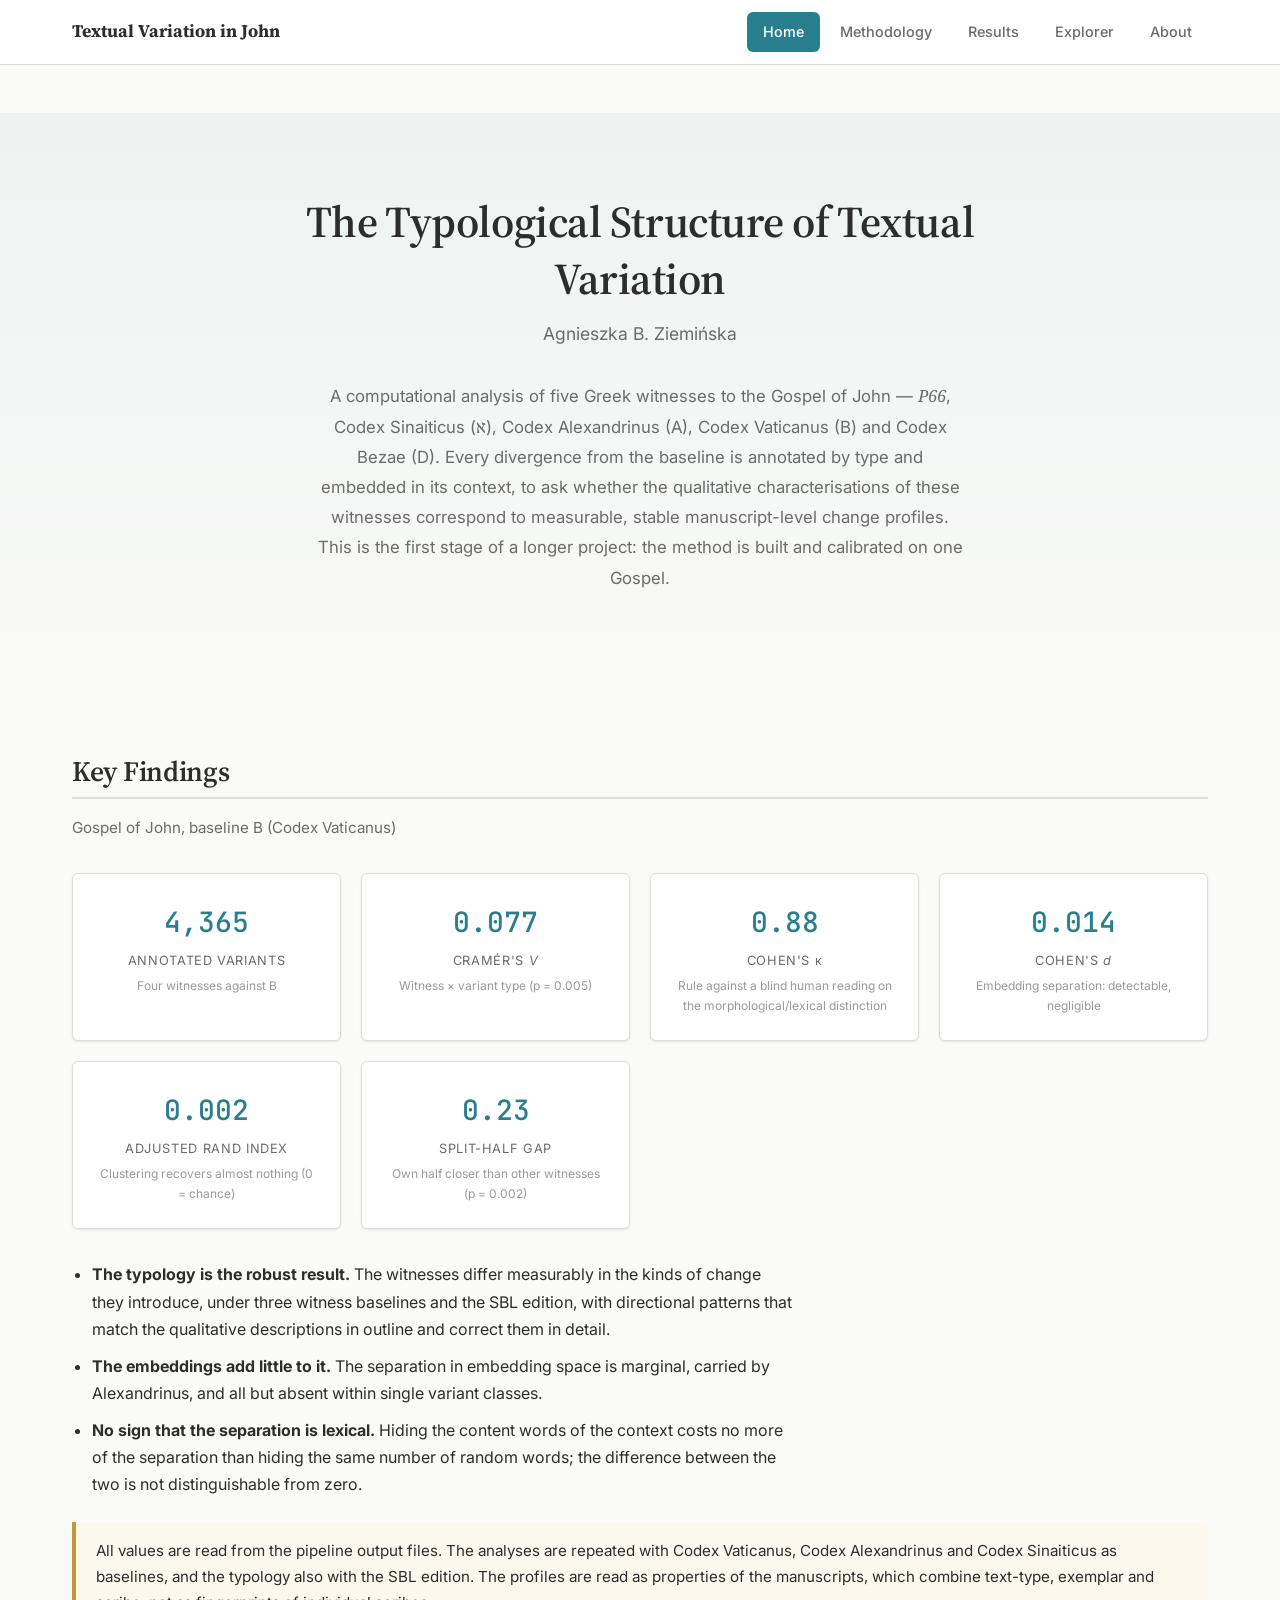
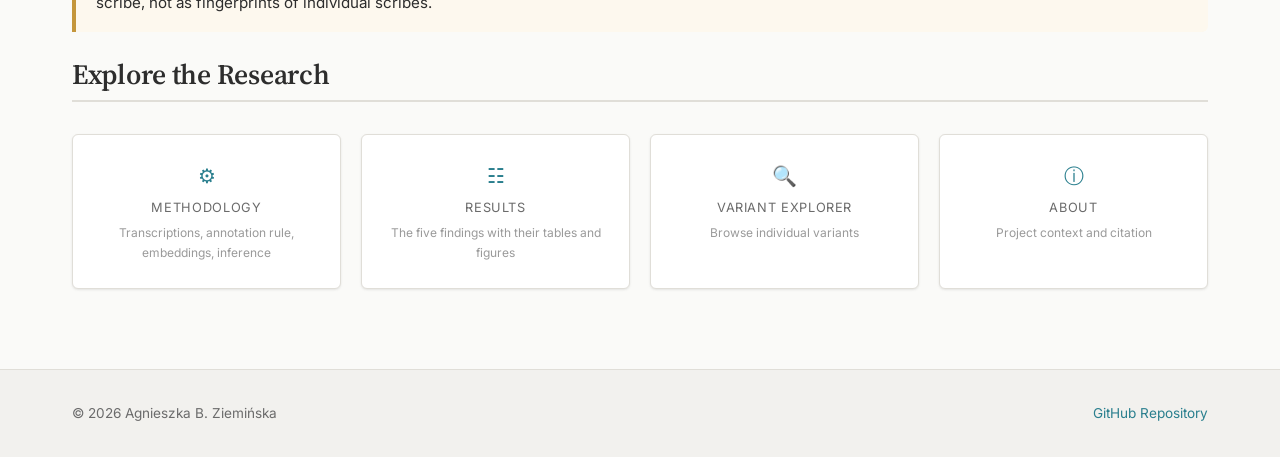
==== commit 30323f9a: "Website: home page gives kappa on the morphological/lexical distinction The informative agreement fi" ====
--- a/docs/index.html
+++ b/docs/index.html
@@ -62,9 +62,9 @@
           <span class="stat-sublabel">Witness &times; variant type <span id="stat-v-p"></span></span>
         </div>
         <div class="stat-card">
-          <span class="stat-value">0.97</span>
+          <span class="stat-value">0.88</span>
           <span class="stat-label">Cohen's <span class="nc">&kappa;</span></span>
-          <span class="stat-sublabel">Rule against blind human annotation (300 variants)</span>
+          <span class="stat-sublabel">Rule against a blind human reading on the morphological/lexical distinction</span>
         </div>
         <div class="stat-card">
           <span class="stat-value" id="stat-d">&mdash;</span>
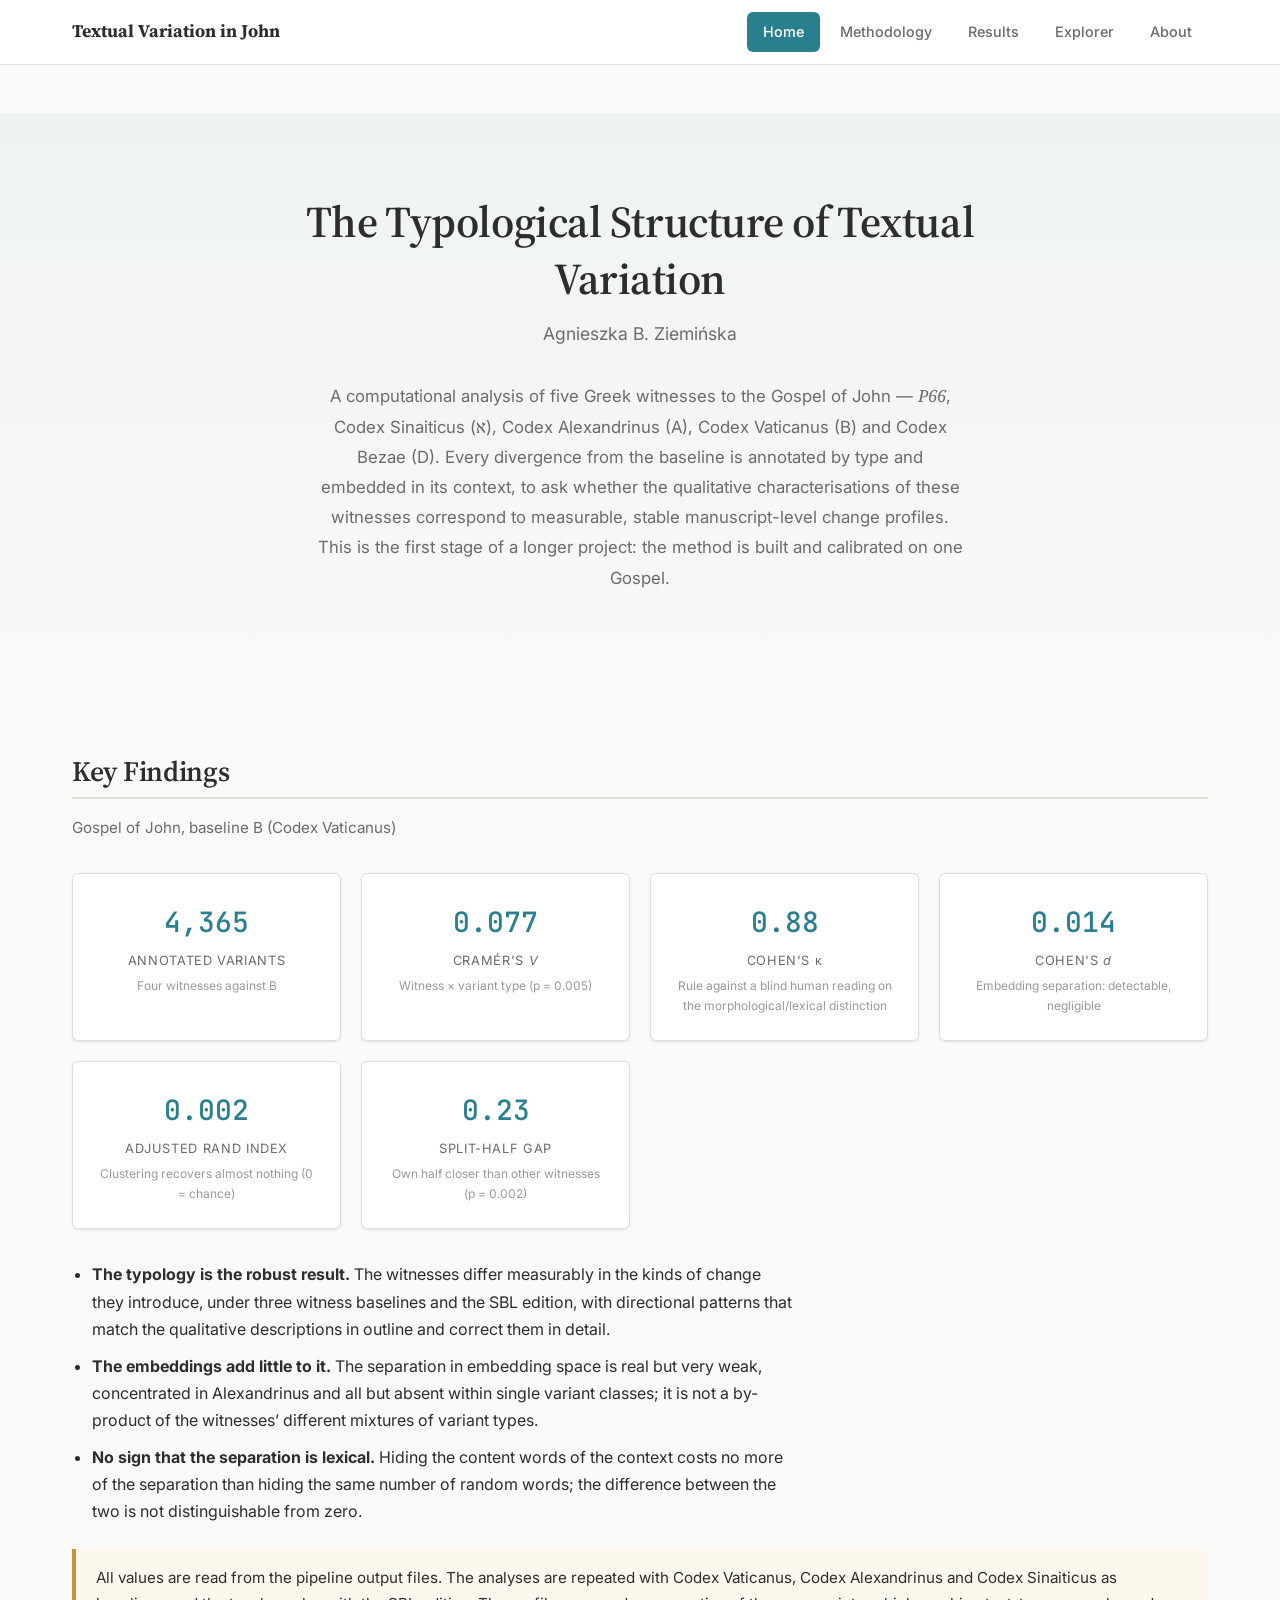
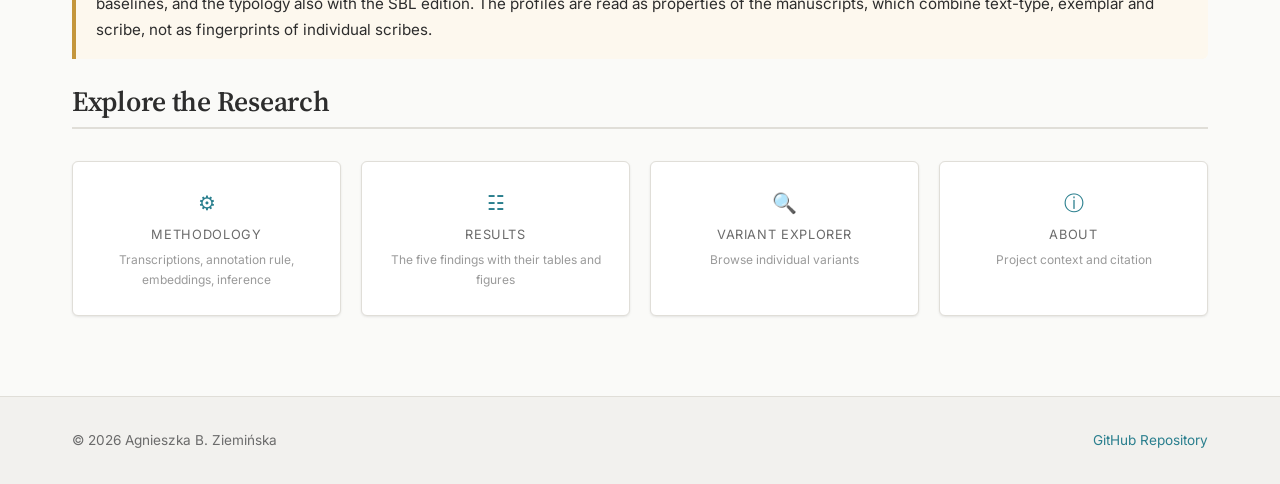
==== commit 79220191: "Site and README: type-stratified null in the inference section, content-masked result, key findings" ====
--- a/docs/index.html
+++ b/docs/index.html
@@ -92,7 +92,8 @@
         </li>
         <li>
           <strong>The embeddings add little to it.</strong> The separation in embedding space is
-          marginal, carried by Alexandrinus, and all but absent within single variant classes.
+          real but very weak, concentrated in Alexandrinus and all but absent within single variant
+          classes; it is not a by-product of the witnesses&rsquo; different mixtures of variant types.
         </li>
         <li>
           <strong>No sign that the separation is lexical.</strong> Hiding the content words of the
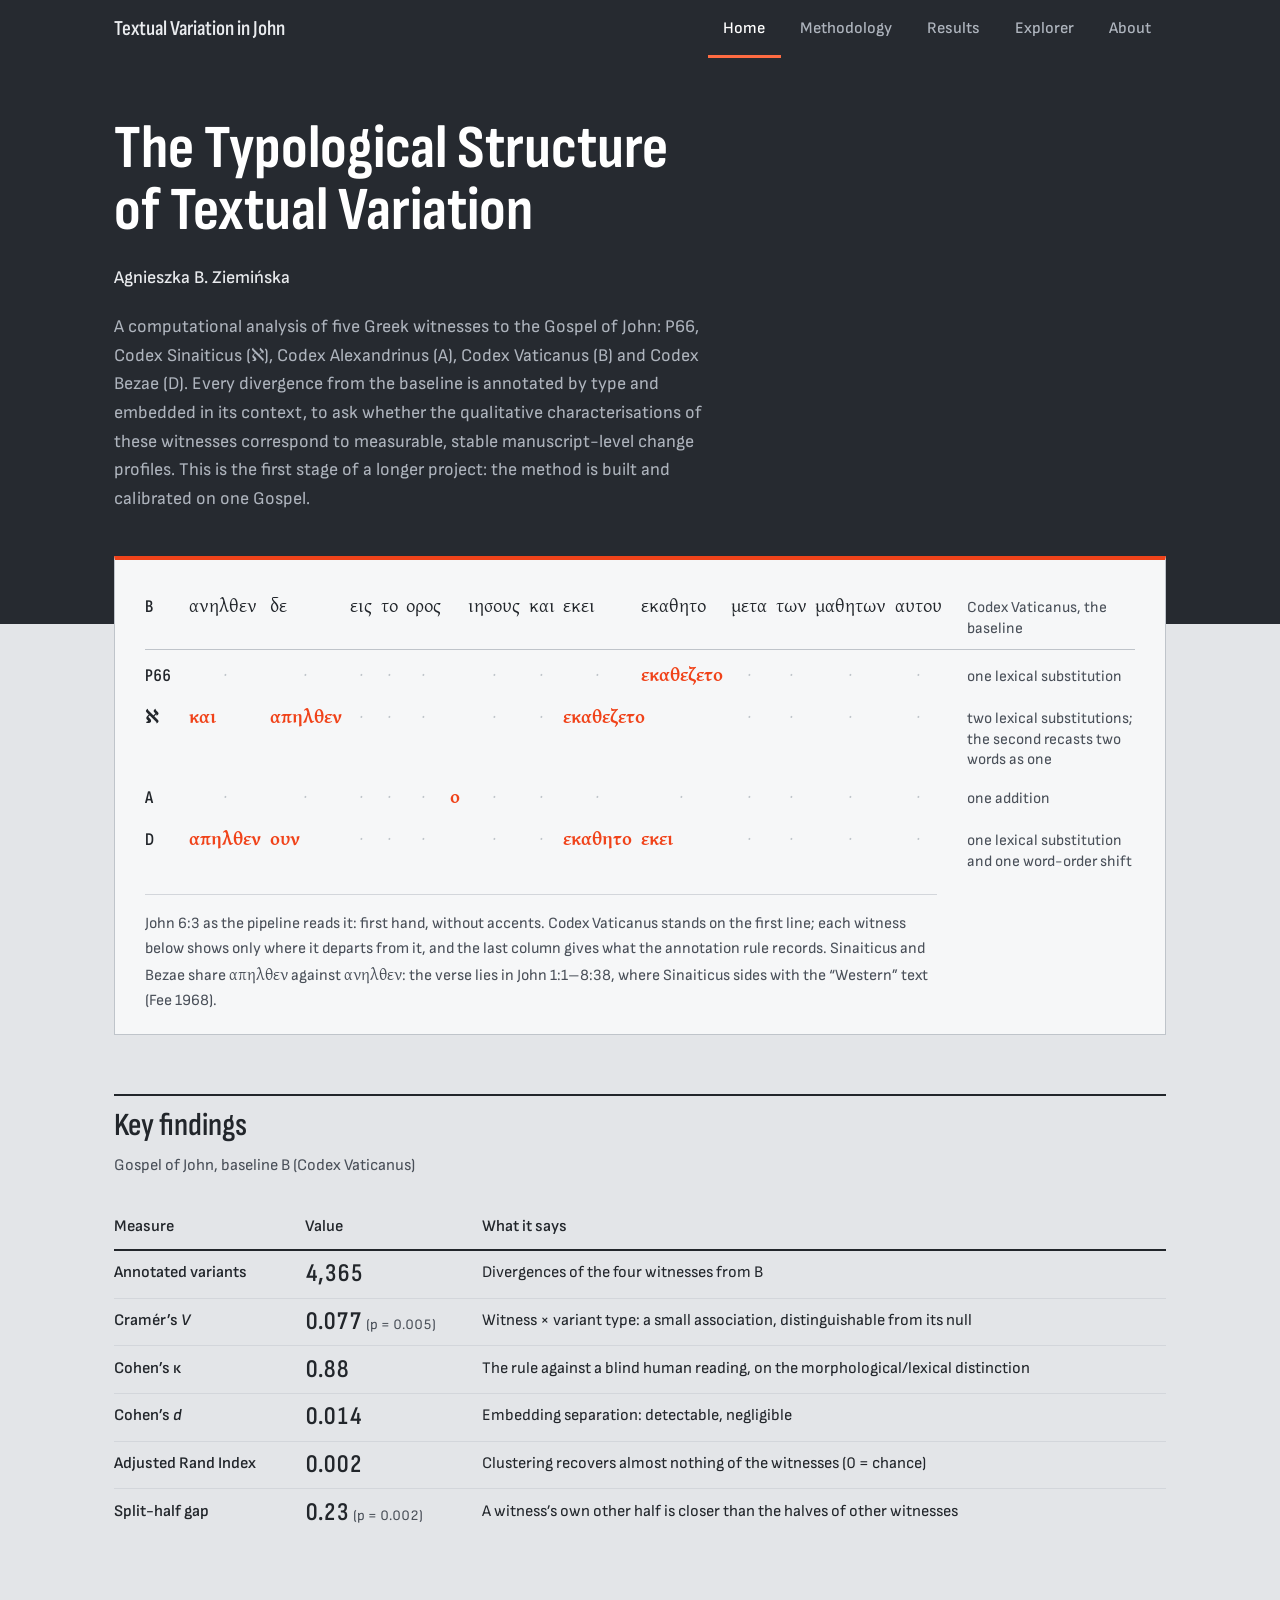
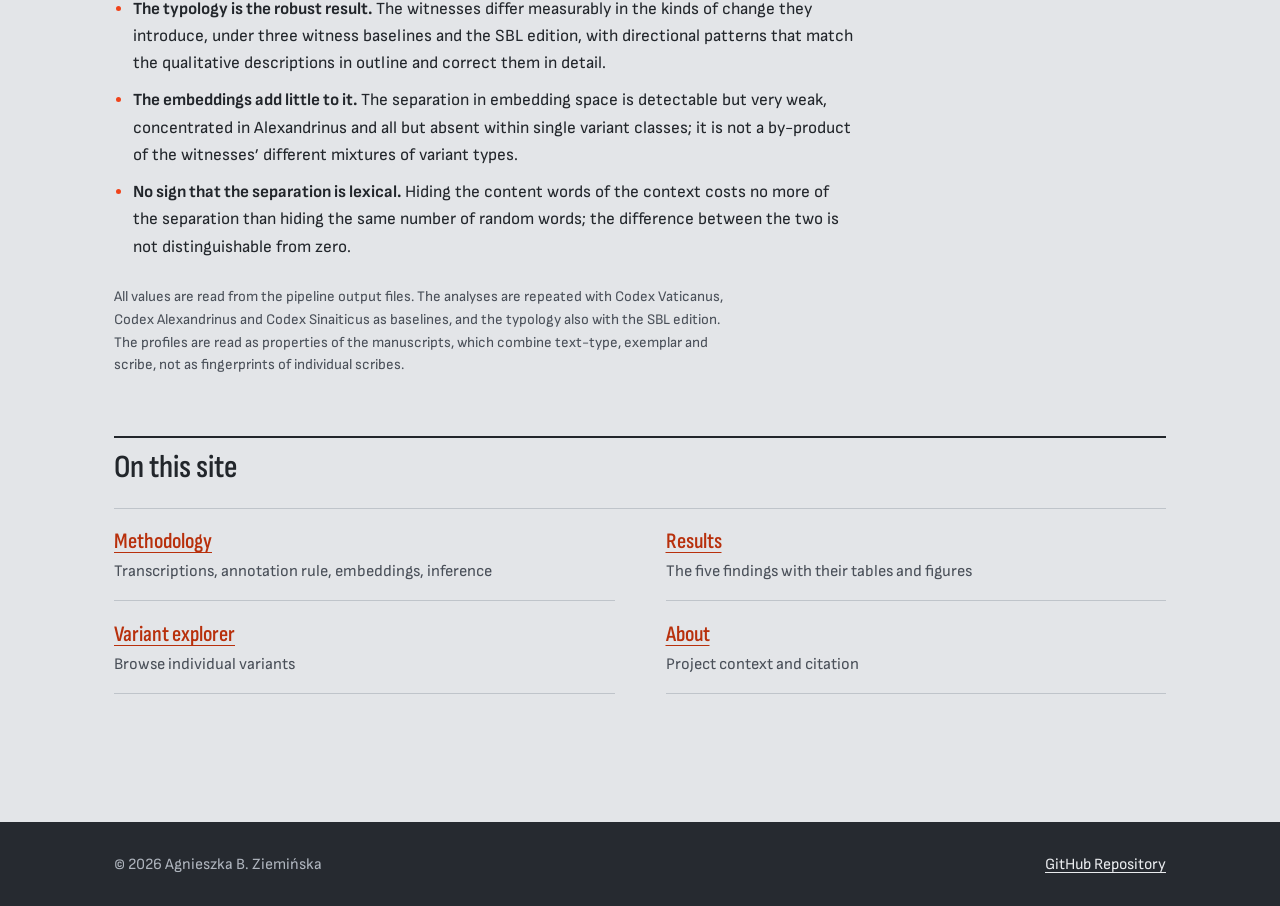
==== commit 31656ccd: "Website: align text with the article, new visual design" ====
--- a/docs/index.html
+++ b/docs/index.html
@@ -26,18 +26,15 @@
     </div>
   </nav>
 
-  <main>
-    <!-- Hero Section -->
+  <main class="home">
     <section class="hero">
-      <div class="hero-bg"></div>
-      <div class="container" style="position:relative;">
+      <div class="container">
         <h1>The Typological Structure of Textual Variation</h1>
         <p class="author">Agnieszka B. Ziemińska</p>
         <p class="summary">
-          A computational analysis of five Greek witnesses to the Gospel of John &mdash;
-          <span class="greek-text">P66</span>, Codex Sinaiticus
-          (<span class="greek-text">&#x2135;</span>), Codex Alexandrinus (A), Codex Vaticanus (B)
-          and Codex Bezae (D). Every divergence from the baseline is annotated by type and embedded
+          A computational analysis of five Greek witnesses to the Gospel of John:
+          P66, Codex Sinaiticus (&#x2135;), Codex Alexandrinus (A), Codex Vaticanus (B) and
+          Codex Bezae (D). Every divergence from the baseline is annotated by type and embedded
           in its context, to ask whether the qualitative characterisations of these witnesses
           correspond to measurable, stable manuscript-level change profiles. This is the first stage
           of a longer project: the method is built and calibrated on one Gospel.
@@ -45,44 +42,76 @@
       </div>
     </section>
 
-    <!-- Key Findings -->
+    <!-- One verse as the pipeline reads it -->
+    <div class="container">
+      <figure class="collation">
+        <div class="collation-scroll">
+          <table>
+            <tbody>
+            <tr class="base"><th scope="row">B</th><td>ανηλθεν</td><td>δε</td><td>εις</td><td>το</td><td>ορος</td><td></td><td>ιησους</td><td>και</td><td>εκει</td><td>εκαθητο</td><td>μετα</td><td>των</td><td>μαθητων</td><td>αυτου</td><td class="record">Codex Vaticanus, the baseline</td></tr>
+            <tr><th scope="row">P66</th><td class="same">&middot;</td><td class="same">&middot;</td><td class="same">&middot;</td><td class="same">&middot;</td><td class="same">&middot;</td><td></td><td class="same">&middot;</td><td class="same">&middot;</td><td class="same">&middot;</td><td class="var">εκαθεζετο</td><td class="same">&middot;</td><td class="same">&middot;</td><td class="same">&middot;</td><td class="same">&middot;</td><td class="record">one lexical substitution</td></tr>
+            <tr><th scope="row">&#x2135;</th><td class="var">και</td><td class="var">απηλθεν</td><td class="same">&middot;</td><td class="same">&middot;</td><td class="same">&middot;</td><td></td><td class="same">&middot;</td><td class="same">&middot;</td><td class="var" colspan="2">εκαθεζετο</td><td class="same">&middot;</td><td class="same">&middot;</td><td class="same">&middot;</td><td class="same">&middot;</td><td class="record">two lexical substitutions; the second recasts two words as one</td></tr>
+            <tr><th scope="row">A</th><td class="same">&middot;</td><td class="same">&middot;</td><td class="same">&middot;</td><td class="same">&middot;</td><td class="same">&middot;</td><td class="var">ο</td><td class="same">&middot;</td><td class="same">&middot;</td><td class="same">&middot;</td><td class="same">&middot;</td><td class="same">&middot;</td><td class="same">&middot;</td><td class="same">&middot;</td><td class="same">&middot;</td><td class="record">one addition</td></tr>
+            <tr><th scope="row">D</th><td class="var">απηλθεν</td><td class="var">ουν</td><td class="same">&middot;</td><td class="same">&middot;</td><td class="same">&middot;</td><td></td><td class="same">&middot;</td><td class="same">&middot;</td><td class="var">εκαθητο</td><td class="var">εκει</td><td class="same">&middot;</td><td class="same">&middot;</td><td class="same">&middot;</td><td class="same">&middot;</td><td class="record">one lexical substitution and one word-order shift</td></tr>
+            </tbody>
+          </table>
+        </div>
+        <figcaption class="collation-caption">
+          John 6:3 as the pipeline reads it: first hand, without accents. Codex Vaticanus stands on
+          the first line; each witness below shows only where it departs from it, and the last
+          column gives what the annotation rule records. Sinaiticus and Bezae share
+          <span class="greek-text">απηλθεν</span> against <span class="greek-text">ανηλθεν</span>:
+          the verse lies in John 1:1&ndash;8:38, where Sinaiticus sides with the
+          &ldquo;Western&rdquo; text (Fee 1968).
+        </figcaption>
+      </figure>
+    </div>
+
+    <!-- Key findings -->
     <section class="container">
-      <h2 class="section-title">Key Findings</h2>
+      <h2 class="section-title">Key findings</h2>
       <p class="section-subtitle">Gospel of John, baseline B (Codex Vaticanus)</p>
 
-      <div class="stat-grid" id="stat-cards">
-        <div class="stat-card">
-          <span class="stat-value" id="stat-n">&mdash;</span>
-          <span class="stat-label">Annotated variants</span>
-          <span class="stat-sublabel">Four witnesses against B</span>
-        </div>
-        <div class="stat-card">
-          <span class="stat-value" id="stat-v">&mdash;</span>
-          <span class="stat-label">Cramér's <em class="nc">V</em></span>
-          <span class="stat-sublabel">Witness &times; variant type <span id="stat-v-p"></span></span>
-        </div>
-        <div class="stat-card">
-          <span class="stat-value">0.88</span>
-          <span class="stat-label">Cohen's <span class="nc">&kappa;</span></span>
-          <span class="stat-sublabel">Rule against a blind human reading on the morphological/lexical distinction</span>
-        </div>
-        <div class="stat-card">
-          <span class="stat-value" id="stat-d">&mdash;</span>
-          <span class="stat-label">Cohen's <em class="nc">d</em></span>
-          <span class="stat-sublabel">Embedding separation: detectable, negligible</span>
-        </div>
-        <div class="stat-card">
-          <span class="stat-value" id="stat-ari">&mdash;</span>
-          <span class="stat-label">Adjusted Rand Index</span>
-          <span class="stat-sublabel">Clustering recovers almost nothing (0 = chance)</span>
-        </div>
-        <div class="stat-card">
-          <span class="stat-value" id="stat-gap">&mdash;</span>
-          <span class="stat-label">Split-half gap</span>
-          <span class="stat-sublabel">Own half closer than other witnesses <span id="stat-gap-p"></span></span>
-        </div>
-      </div>
+      <table class="figures" id="stat-cards">
+        <thead>
+          <tr><th>Measure</th><th>Value</th><th>What it says</th></tr>
+        </thead>
+        <tbody>
+          <tr>
+            <td>Annotated variants</td>
+            <td><span id="stat-n">&mdash;</span></td>
+            <td>Divergences of the four witnesses from B</td>
+          </tr>
+          <tr>
+            <td>Cram&eacute;r&rsquo;s <em class="nc">V</em></td>
+            <td><span id="stat-v">&mdash;</span> <span class="p-note" id="stat-v-p"></span></td>
+            <td>Witness &times; variant type: a small association, distinguishable from its null</td>
+          </tr>
+          <tr>
+            <td>Cohen&rsquo;s <span class="nc">&kappa;</span></td>
+            <td>0.88</td>
+            <td>The rule against a blind human reading, on the morphological/lexical distinction</td>
+          </tr>
+          <tr>
+            <td>Cohen&rsquo;s <em class="nc">d</em></td>
+            <td><span id="stat-d">&mdash;</span></td>
+            <td>Embedding separation: detectable, negligible</td>
+          </tr>
+          <tr>
+            <td>Adjusted Rand Index</td>
+            <td><span id="stat-ari">&mdash;</span></td>
+            <td>Clustering recovers almost nothing of the witnesses (0 = chance)</td>
+          </tr>
+          <tr>
+            <td>Split-half gap</td>
+            <td><span id="stat-gap">&mdash;</span> <span class="p-note" id="stat-gap-p"></span></td>
+            <td>A witness&rsquo;s own other half is closer than the halves of other witnesses</td>
+          </tr>
+        </tbody>
+      </table>
+    </section>
 
+    <section class="container">
       <ul class="findings-list">
         <li>
           <strong>The typology is the robust result.</strong> The witnesses differ measurably in the
@@ -92,8 +121,9 @@
         </li>
         <li>
           <strong>The embeddings add little to it.</strong> The separation in embedding space is
-          real but very weak, concentrated in Alexandrinus and all but absent within single variant
-          classes; it is not a by-product of the witnesses&rsquo; different mixtures of variant types.
+          detectable but very weak, concentrated in Alexandrinus and all but absent within single
+          variant classes; it is not a by-product of the witnesses&rsquo; different mixtures of
+          variant types.
         </li>
         <li>
           <strong>No sign that the separation is lexical.</strong> Hiding the content words of the
@@ -110,31 +140,14 @@
       </div>
     </section>
 
-    <!-- Navigation cards -->
     <section class="container">
-      <h2 class="section-title">Explore the Research</h2>
-      <div class="stat-grid">
-        <a href="methodology.html" class="stat-card" style="text-decoration:none;">
-          <span class="stat-value" style="font-size:1.25rem;">&#9881;</span>
-          <span class="stat-label">Methodology</span>
-          <span class="stat-sublabel">Transcriptions, annotation rule, embeddings, inference</span>
-        </a>
-        <a href="results.html" class="stat-card" style="text-decoration:none;">
-          <span class="stat-value" style="font-size:1.25rem;">&#9783;</span>
-          <span class="stat-label">Results</span>
-          <span class="stat-sublabel">The five findings with their tables and figures</span>
-        </a>
-        <a href="explorer.html" class="stat-card" style="text-decoration:none;">
-          <span class="stat-value" style="font-size:1.25rem;">&#128269;</span>
-          <span class="stat-label">Variant Explorer</span>
-          <span class="stat-sublabel">Browse individual variants</span>
-        </a>
-        <a href="about.html" class="stat-card" style="text-decoration:none;">
-          <span class="stat-value" style="font-size:1.25rem;">&#9432;</span>
-          <span class="stat-label">About</span>
-          <span class="stat-sublabel">Project context and citation</span>
-        </a>
-      </div>
+      <h2 class="section-title">On this site</h2>
+      <ul class="site-links">
+        <li><a href="methodology.html">Methodology</a><span>Transcriptions, annotation rule, embeddings, inference</span></li>
+        <li><a href="results.html">Results</a><span>The five findings with their tables and figures</span></li>
+        <li><a href="explorer.html">Variant explorer</a><span>Browse individual variants</span></li>
+        <li><a href="about.html">About</a><span>Project context and citation</span></li>
+      </ul>
     </section>
   </main>
 
--- a/docs/css/style.css
+++ b/docs/css/style.css
@@ -1,39 +1,55 @@
 /* ============================================================
-   TEXTUAL VARIATION IN JOHN — Design System
-   Light scholarly theme with serif headings, sans body
+   TEXTUAL VARIATION IN JOHN
+   Grey ground, graphite bands and ink, one bright tomato for marks and links.
    ============================================================ */
 
-/* --- Google Fonts import --- */
-@import url('https://fonts.googleapis.com/css2?family=Source+Serif+4:ital,wght@0,400;0,600;0,700;1,400&family=Inter:wght@300;400;500;600&family=JetBrains+Mono:wght@400;500&family=Noto+Serif:ital,wght@0,400;0,700;1,400&display=swap');
-
-/* --- Custom Properties --- */
+@import url('https://fonts.googleapis.com/css2?family=Sofia+Sans:ital,wght@0,400;0,500;0,600;0,700;1,400&family=Sofia+Sans+Condensed:wght@500;600;700&family=Gentium+Plus:ital,wght@0,400;0,700;1,400&display=swap');
+
 :root {
-  --bg:           #FAFAF8;
-  --bg-card:      #FFFFFF;
-  --bg-alt:       #F2F1EE;
-  --text:         #2D2D2D;
-  --text-muted:   #6B6B6B;
-  --text-light:   #9A9A9A;
-  --accent:       #2A7F8E;
-  --accent-dark:  #2C5F7C;
-  --gold:         #C4963C;
-  --border:       #E0DED8;
-  --border-light: #EDECE8;
-
-  --font-heading: 'Source Serif 4', 'Noto Serif', Georgia, serif;
-  --font-body:    'Inter', -apple-system, BlinkMacSystemFont, 'Segoe UI', sans-serif;
-  --font-mono:    'JetBrains Mono', 'Consolas', monospace;
-  --font-greek:   'Noto Serif', 'Times New Roman', serif;
-
-  --max-width:    1200px;
+  /* grey: the ground of every page */
+  --ground:        #E3E5E8;
+  --panel:         #ECEEF0;
+  --surface:       #F6F7F8;
+  --rule:          #BFC4CA;
+  --rule-soft:     #D3D6DB;
+
+  /* graphite: bands, headings, text */
+  --graphite:      #262A30;
+  --graphite-2:    #353A42;
+  --ink:           #22262B;
+  --ink-2:         #4A5059;
+  --on-graphite:   #E9EBEE;
+  --on-graphite-2: #AEB4BD;
+
+  /* tomato: links, marks, the active state */
+  --tomato:        #F0431A;
+  --tomato-deep:   #B8300C;
+  --tomato-ink:    #8F2407;
+  --tomato-bright: #FF6B42;
+  --tomato-wash:   #FADCD2;
+
+  --font-display:  'Sofia Sans Condensed', 'Sofia Sans', 'Arial Narrow', sans-serif;
+  --font-body:     'Sofia Sans', 'Segoe UI', 'Helvetica Neue', Arial, sans-serif;
+  --font-greek:    'Gentium Plus', 'Gentium', 'Palatino Linotype', 'Times New Roman', serif;
+  --font-mono:     ui-monospace, 'Cascadia Mono', Consolas, 'Liberation Mono', monospace;
+
+  --max-width:     1120px;
   --content-width: 800px;
-  --radius:       6px;
-  --shadow:       0 1px 3px rgba(0,0,0,0.06), 0 1px 2px rgba(0,0,0,0.04);
-  --shadow-lg:    0 4px 12px rgba(0,0,0,0.08);
-  --transition:   0.2s ease;
-}
-
-/* --- Reset & Base --- */
+  --radius:        2px;
+
+  /* names used by inline styles in the pages */
+  --bg:            var(--ground);
+  --bg-card:       var(--surface);
+  --bg-alt:        var(--panel);
+  --text:          var(--ink);
+  --text-muted:    var(--ink-2);
+  --text-light:    var(--ink-2);
+  --accent:        var(--tomato);
+  --accent-dark:   var(--tomato-deep);
+  --border:        var(--rule);
+  --border-light:  var(--rule-soft);
+}
+
 *, *::before, *::after {
   box-sizing: border-box;
   margin: 0;
@@ -41,70 +57,74 @@
 }
 
 html {
-  font-size: 16px;
-  scroll-behavior: smooth;
+  font-size: 17px;
   -webkit-font-smoothing: antialiased;
   -moz-osx-font-smoothing: grayscale;
 }
 
 body {
   font-family: var(--font-body);
-  color: var(--text);
-  background-color: var(--bg);
-  line-height: 1.7;
+  color: var(--ink);
+  background-color: var(--ground);
+  line-height: 1.6;
   min-height: 100vh;
   display: flex;
   flex-direction: column;
-}
-
-/* --- Typography --- */
-h1, h2, h3, h4, h5, h6 {
-  font-family: var(--font-heading);
-  font-weight: 600;
-  line-height: 1.3;
-  color: var(--text);
-  letter-spacing: -0.01em;
-}
-
-h1 { font-size: 2.5rem; margin-bottom: 1rem; }
-h2 { font-size: 1.75rem; margin-bottom: 0.75rem; }
-h3 { font-size: 1.35rem; margin-bottom: 0.5rem; }
-h4 { font-size: 1.1rem; margin-bottom: 0.5rem; }
+  font-variant-numeric: lining-nums;
+}
+
+/* --- Type --- */
+h1, h2, h3, h4 {
+  font-family: var(--font-display);
+  color: var(--ink);
+  line-height: 1.12;
+  letter-spacing: 0;
+}
+
+h1 { font-size: 2.9rem; font-weight: 700; margin-bottom: 1rem; }
+h2 { font-size: 1.9rem; font-weight: 600; margin-bottom: 0.75rem; }
+h3 { font-size: 1.35rem; font-weight: 600; margin-bottom: 0.5rem; line-height: 1.2; }
+h4 { font-size: 1.1rem; font-weight: 600; margin-bottom: 0.5rem; }
 
 p {
   margin-bottom: 1rem;
-  max-width: 70ch;
+  max-width: 72ch;
 }
 
 a {
-  color: var(--accent);
-  text-decoration: none;
-  transition: color var(--transition);
+  color: var(--tomato-deep);
+  text-decoration: underline;
+  text-decoration-thickness: 1px;
+  text-underline-offset: 0.18em;
 }
 
 a:hover {
-  color: var(--accent-dark);
-  text-decoration: underline;
-}
-
-/* --- Code & Greek --- */
+  color: var(--tomato-ink);
+  text-decoration-thickness: 2px;
+}
+
+:focus-visible {
+  outline: 2px solid var(--tomato);
+  outline-offset: 2px;
+}
+
 code, .mono {
   font-family: var(--font-mono);
-  font-size: 0.875em;
-  background: var(--bg-alt);
-  padding: 0.15em 0.4em;
-  border-radius: 3px;
+  font-size: 0.84em;
+  background: var(--panel);
+  padding: 0.1em 0.35em;
+  border-radius: var(--radius);
 }
 
 .greek-text {
   font-family: var(--font-greek);
-  font-style: italic;
-}
-
-/* --- Navigation --- */
+  font-size: 1.06em;
+  font-style: normal;
+}
+
+/* --- Navigation: a graphite band on every page --- */
 .site-nav {
-  background: var(--bg-card);
-  border-bottom: 1px solid var(--border);
+  background: var(--graphite);
   position: sticky;
   top: 0;
   z-index: 100;
@@ -115,22 +135,23 @@
   margin: 0 auto;
   padding: 0 2rem;
   display: flex;
+  align-items: stretch;
+  justify-content: space-between;
+  height: 58px;
+}
+
+.nav-brand {
+  font-family: var(--font-display);
+  font-weight: 600;
+  font-size: 1.25rem;
+  color: var(--on-graphite);
+  text-decoration: none;
+  display: flex;
   align-items: center;
-  justify-content: space-between;
-  height: 64px;
-}
-
-.nav-brand {
-  font-family: var(--font-heading);
-  font-weight: 700;
-  font-size: 1.1rem;
-  color: var(--text);
-  text-decoration: none;
 }
 
 .nav-brand:hover {
-  color: var(--accent);
-  text-decoration: none;
+  color: #fff;
 }
 
 .nav-links {
@@ -139,25 +160,29 @@
   list-style: none;
 }
 
+.nav-links li {
+  display: flex;
+}
+
 .nav-links a {
-  display: block;
-  padding: 0.5rem 1rem;
-  border-radius: var(--radius);
-  font-size: 0.9rem;
+  display: flex;
+  align-items: center;
+  padding: 0 0.9rem;
+  font-size: 0.95rem;
   font-weight: 500;
-  color: var(--text-muted);
-  transition: all var(--transition);
+  color: var(--on-graphite-2);
+  text-decoration: none;
+  border-bottom: 3px solid transparent;
+  border-top: 3px solid transparent;
 }
 
 .nav-links a:hover {
-  background: var(--bg-alt);
-  color: var(--text);
-  text-decoration: none;
+  color: #fff;
 }
 
 .nav-links a.active {
-  background: var(--accent);
   color: #fff;
+  border-bottom-color: var(--tomato-bright);
 }
 
 .nav-toggle {
@@ -166,15 +191,15 @@
   border: none;
   cursor: pointer;
   padding: 0.5rem;
+  align-self: center;
 }
 
 .nav-toggle span {
   display: block;
   width: 22px;
   height: 2px;
-  background: var(--text);
+  background: var(--on-graphite);
   margin: 5px 0;
-  transition: var(--transition);
 }
 
 /* --- Layout --- */
@@ -189,125 +214,258 @@
   margin: 0 auto;
 }
 
-main {
+main,
+main.container {
   flex: 1;
-  padding: 3rem 0;
+  padding-top: 3rem;
+  padding-bottom: 4rem;
   width: 100%;
   min-width: 0;
 }
 
-section {
-  margin-bottom: 3rem;
+main.home {
+  padding-top: 0;
+}
+
+section,
+section.container {
+  margin-bottom: 3.5rem;
 }
 
 .section-title {
-  font-size: 1.75rem;
-  margin-bottom: 1.5rem;
-  padding-bottom: 0.5rem;
-  border-bottom: 2px solid var(--border);
+  border-top: 2px solid var(--ink);
+  padding-top: 0.7rem;
+  margin-bottom: 1.25rem;
 }
 
 .section-subtitle {
   font-size: 0.95rem;
-  color: var(--text-muted);
-  margin-top: -0.5rem;
+  color: var(--ink-2);
+  margin-top: -0.75rem;
   margin-bottom: 1.5rem;
 }
 
-/* --- Hero (index page) --- */
+section h3 {
+  margin-top: 2.25rem;
+}
+
+section[id] {
+  scroll-margin-top: 5rem;
+}
+
+/* --- Home: title band and the collated verse --- */
 .hero {
-  padding: 5rem 0 4rem;
-  text-align: center;
-  background: var(--bg);
-  position: relative;
-}
-
-.hero-bg {
-  position: absolute;
-  top: 0; right: 0; bottom: 0; left: 0;
-  background: linear-gradient(180deg, rgba(42,127,142,0.06) 0%, rgba(250,250,248,0) 100%);
-  pointer-events: none;
+  background: var(--graphite);
+  color: var(--on-graphite);
+  padding: 3.5rem 0 6.5rem;
+  margin-bottom: 0;
 }
 
 .hero h1 {
-  font-size: 2.75rem;
-  max-width: 800px;
-  margin: 0 auto 0.75rem;
-  position: relative;
+  color: #fff;
+  font-size: 3.6rem;
+  line-height: 1.02;
+  max-width: 21ch;
+  margin-bottom: 1.25rem;
 }
 
 .hero .author {
-  margin-left: auto;
-  margin-right: auto;
-  font-family: var(--font-body);
-  font-size: 1.1rem;
-  color: var(--text-muted);
-  font-weight: 400;
-  margin-bottom: 2rem;
+  font-size: 1.05rem;
+  font-weight: 500;
+  color: var(--on-graphite);
+  margin-bottom: 1.25rem;
 }
 
 .hero .summary {
   font-size: 1.05rem;
-  max-width: 650px;
-  margin: 0 auto 3rem;
-  color: var(--text-muted);
-  line-height: 1.8;
-}
-
-/* --- Stat Cards --- */
+  max-width: 62ch;
+  color: var(--on-graphite-2);
+  margin-bottom: 0;
+}
+
+.hero .greek-text {
+  color: var(--on-graphite);
+}
+
+.collation {
+  background: var(--surface);
+  border: 1px solid var(--rule);
+  border-top: 4px solid var(--tomato);
+  margin-top: -4rem;
+  margin-bottom: 3.5rem;
+  padding: 1.5rem 1.75rem 1.25rem;
+}
+
+.collation-scroll {
+  overflow-x: auto;
+}
+
+.collation table {
+  width: auto;
+  min-width: 100%;
+  border-collapse: collapse;
+  font-size: 1rem;
+}
+
+.collation th,
+.collation td {
+  border: 0;
+  background: none;
+  padding: 0.3rem 0.5rem 0.3rem 0;
+  white-space: nowrap;
+  text-align: left;
+  vertical-align: baseline;
+}
+
+.collation tr:hover td {
+  background: none;
+}
+
+.collation th {
+  font-family: var(--font-display);
+  font-size: 1.05rem;
+  font-weight: 600;
+  color: var(--ink);
+  padding-right: 1.1rem;
+}
+
+.collation td {
+  font-family: var(--font-greek);
+  font-size: 1.12rem;
+  color: var(--ink);
+}
+
+.collation tr.base td {
+  padding-bottom: 0.55rem;
+}
+
+.collation tr.base th,
+.collation tr.base td {
+  border-bottom: 1px solid var(--rule);
+}
+
+.collation tr.base + tr th,
+.collation tr.base + tr td {
+  padding-top: 0.55rem;
+}
+
+.collation td.same {
+  color: var(--rule);
+  text-align: center;
+}
+
+.collation td.var {
+  color: var(--tomato);
+  font-weight: 700;
+}
+
+.collation td.record {
+  font-family: var(--font-body);
+  font-size: 0.9rem;
+  color: var(--ink-2);
+  padding-left: 1rem;
+  padding-right: 0;
+  white-space: normal;
+  min-width: 11rem;
+  max-width: 13rem;
+  line-height: 1.35;
+}
+
+.collation-caption {
+  font-size: 0.92rem;
+  color: var(--ink-2);
+  max-width: 88ch;
+  margin: 1rem 0 0;
+  padding-top: 0.9rem;
+  border-top: 1px solid var(--rule-soft);
+}
+
+/* --- Key figures (home) --- */
+.figures td:nth-child(2) {
+  font-family: var(--font-display);
+  font-size: 1.5rem;
+  font-weight: 600;
+  white-space: nowrap;
+  line-height: 1.1;
+}
+
+.figures td:first-child {
+  font-weight: 600;
+  white-space: nowrap;
+}
+
+.figures .p-note {
+  font-family: var(--font-body);
+  font-size: 0.85rem;
+  font-weight: 400;
+  color: var(--ink-2);
+}
+
+.site-links {
+  list-style: none;
+  display: grid;
+  grid-template-columns: repeat(2, minmax(0, 1fr));
+  gap: 0 3rem;
+  border-top: 1px solid var(--rule);
+}
+
+.site-links li {
+  padding: 0.9rem 0;
+  border-bottom: 1px solid var(--rule);
+}
+
+.site-links a {
+  font-family: var(--font-display);
+  font-size: 1.3rem;
+  font-weight: 600;
+}
+
+.site-links span {
+  display: block;
+  color: var(--ink-2);
+  font-size: 0.95rem;
+}
+
+/* --- Stat grid (kept for pages that use it) --- */
 .stat-grid {
   display: grid;
-  grid-template-columns: repeat(auto-fit, minmax(200px, 1fr));
-  gap: 1.25rem;
-  margin: 2rem 0;
+  grid-template-columns: repeat(auto-fit, minmax(220px, 1fr));
+  gap: 0 2rem;
+  margin: 1.5rem 0;
 }
 
 .stat-card {
-  background: var(--bg-card);
-  border: 1px solid var(--border);
-  border-radius: var(--radius);
-  padding: 1.5rem;
-  text-align: center;
-  box-shadow: var(--shadow);
-  transition: box-shadow var(--transition);
-}
-
-.stat-card:hover {
-  box-shadow: var(--shadow-lg);
+  border-top: 1px solid var(--rule);
+  padding: 0.9rem 0 1rem;
 }
 
 .stat-value {
-  font-family: var(--font-mono);
-  font-size: 1.75rem;
-  font-weight: 500;
-  color: var(--accent);
+  font-family: var(--font-display);
+  font-size: 1.9rem;
+  font-weight: 600;
+  color: var(--ink);
   display: block;
-  margin-bottom: 0.25rem;
+  line-height: 1.1;
 }
 
 .stat-label {
   display: block;
-  font-size: 0.8rem;
-  color: var(--text-muted);
-  text-transform: uppercase;
-  letter-spacing: 0.05em;
+  font-weight: 600;
 }
 
 .stat-sublabel {
   display: block;
-  font-size: 0.75rem;
-  color: var(--text-light);
-  margin-top: 0.25rem;
-}
-
-/* --- Cards / Panels --- */
+  font-size: 0.9rem;
+  color: var(--ink-2);
+}
+
+/* --- Panels --- */
 .card {
-  background: var(--bg-card);
-  border: 1px solid var(--border);
+  background: var(--surface);
+  border: 1px solid var(--rule);
   border-radius: var(--radius);
-  padding: 2rem;
+  padding: 1rem 1.25rem;
   margin-bottom: 1.5rem;
-  box-shadow: var(--shadow);
 }
 
 .card-header {
@@ -318,103 +476,115 @@
 }
 
 .callout {
-  border-left: 4px solid var(--gold);
-  background: #FDF8EE;
-  padding: 1rem 1.25rem;
-  margin: 1.5rem 0;
-  border-radius: 0 var(--radius) var(--radius) 0;
-  font-size: 0.95rem;
+  margin: 1.25rem 0 1.75rem;
+  font-size: 0.86rem;
+  line-height: 1.55;
+  color: var(--ink-2);
+  max-width: 78ch;
+}
+
+.callout strong {
+  color: var(--ink);
 }
 
 /* --- Tables --- */
 table {
   width: 100%;
   border-collapse: collapse;
-  font-size: 0.9rem;
+  font-size: 0.95rem;
+  font-variant-numeric: lining-nums tabular-nums;
 }
 
 th, td {
-  padding: 0.75rem 1rem;
+  padding: 0.55rem 0.9rem 0.55rem 0;
   text-align: left;
-  border-bottom: 1px solid var(--border-light);
+  border-bottom: 1px solid var(--rule-soft);
+  vertical-align: top;
 }
 
 th {
   font-weight: 600;
-  color: var(--text);
-  background: var(--bg-alt);
-  font-size: 0.8rem;
-  text-transform: uppercase;
-  letter-spacing: 0.03em;
-}
-
-tr:hover td {
-  background: var(--bg-alt);
-}
-
-/* --- Buttons / Tabs --- */
+  color: var(--ink);
+  border-bottom: 2px solid var(--ink);
+  vertical-align: bottom;
+}
+
+tbody tr:last-child td {
+  border-bottom: 0;
+}
+
+tbody tr:hover td {
+  background: var(--panel);
+}
+
+.table-note {
+  font-size: 0.88rem;
+  color: var(--ink-2);
+  margin: 0.75rem 0 0;
+  max-width: none;
+}
+
+/* --- Buttons and tabs --- */
 .btn {
   display: inline-flex;
   align-items: center;
   gap: 0.5rem;
-  padding: 0.6rem 1.25rem;
+  padding: 0.55rem 1.1rem;
   border-radius: var(--radius);
-  font-size: 0.9rem;
-  font-weight: 500;
-  border: 1px solid var(--border);
-  background: var(--bg-card);
-  color: var(--text);
+  font-family: var(--font-body);
+  font-size: 0.95rem;
+  font-weight: 600;
+  border: 1px solid var(--ink);
+  background: transparent;
+  color: var(--ink);
   cursor: pointer;
-  transition: all var(--transition);
+  text-decoration: none;
 }
 
 .btn:hover {
-  background: var(--bg-alt);
-  border-color: var(--accent);
-  text-decoration: none;
+  background: var(--panel);
+  color: var(--ink);
 }
 
 .btn-primary {
-  background: var(--accent);
+  background: var(--graphite);
+  border-color: var(--graphite);
   color: #fff;
-  border-color: var(--accent);
 }
 
 .btn-primary:hover {
-  background: var(--accent-dark);
-  border-color: var(--accent-dark);
+  background: var(--tomato-deep);
+  border-color: var(--tomato-deep);
   color: #fff;
 }
 
 .tab-bar {
   display: flex;
-  gap: 0.25rem;
-  margin-bottom: 1.5rem;
-  border-bottom: 2px solid var(--border);
-  padding-bottom: 0;
+  gap: 1.5rem;
+  margin-bottom: 1.25rem;
+  border-bottom: 1px solid var(--rule);
 }
 
 .tab-btn {
-  padding: 0.6rem 1.25rem;
+  padding: 0.5rem 0;
   border: none;
   background: none;
   font-family: var(--font-body);
-  font-size: 0.9rem;
-  font-weight: 500;
-  color: var(--text-muted);
+  font-size: 0.97rem;
+  font-weight: 600;
+  color: var(--ink-2);
   cursor: pointer;
-  border-bottom: 2px solid transparent;
-  margin-bottom: -2px;
-  transition: all var(--transition);
+  border-bottom: 3px solid transparent;
+  margin-bottom: -1px;
 }
 
 .tab-btn:hover {
-  color: var(--text);
+  color: var(--ink);
 }
 
 .tab-btn.active {
-  color: var(--accent);
-  border-bottom-color: var(--accent);
+  color: var(--ink);
+  border-bottom-color: var(--tomato);
 }
 
 .tab-panel {
@@ -425,197 +595,258 @@
   display: block;
 }
 
-/* --- Pipeline Diagram --- */
+/* --- Pipeline: five steps in sequence --- */
 .pipeline {
   display: flex;
   flex-wrap: wrap;
-  gap: 0;
-  justify-content: center;
+  align-items: stretch;
   margin: 2rem 0;
 }
 
 .pipeline-step {
   display: flex;
-  align-items: center;
+  flex: 1 1 150px;
 }
 
 .pipeline-step .step-box {
-  background: var(--bg-card);
-  border: 2px solid var(--accent);
+  flex: 1;
+  background: var(--surface);
+  border: 1px solid var(--rule);
+  border-top: 4px solid var(--graphite);
+  padding: 0.9rem 1rem 1rem;
+}
+
+.pipeline-step .step-num {
+  display: block;
+  font-size: 0.85rem;
+  color: var(--ink-2);
+}
+
+.pipeline-step .step-title {
+  display: block;
+  font-family: var(--font-display);
+  font-weight: 600;
+  font-size: 1.25rem;
+  line-height: 1.15;
+  margin: 0.1rem 0 0.35rem;
+}
+
+.pipeline-step .step-desc {
+  display: block;
+  font-size: 0.88rem;
+  color: var(--ink-2);
+  line-height: 1.4;
+}
+
+.pipeline-arrow {
+  font-size: 1.2rem;
+  color: var(--ink-2);
+  padding: 0 0.45rem;
+  align-self: center;
+}
+
+/* --- Charts and figures --- */
+.chart-container {
+  background: var(--surface);
+  border: 1px solid var(--rule);
   border-radius: var(--radius);
-  padding: 1rem 1.5rem;
-  text-align: center;
-  min-width: 160px;
-  transition: box-shadow var(--transition);
-}
-
-.pipeline-step .step-box:hover {
-  box-shadow: var(--shadow-lg);
-}
-
-.pipeline-step .step-num {
-  font-family: var(--font-mono);
-  font-size: 0.75rem;
-  color: var(--accent);
-  text-transform: uppercase;
-  letter-spacing: 0.05em;
-}
-
-.pipeline-step .step-title {
-  font-family: var(--font-heading);
-  font-weight: 600;
-  font-size: 0.95rem;
-  margin-top: 0.25rem;
-}
-
-.pipeline-step .step-desc {
-  font-size: 0.78rem;
-  color: var(--text-muted);
-  margin-top: 0.25rem;
-}
-
-.pipeline-arrow {
-  font-size: 1.5rem;
-  color: var(--text-light);
-  padding: 0 0.5rem;
-  align-self: center;
-}
-
-/* --- Charts --- */
-.chart-container {
-  background: var(--bg-card);
-  border: 1px solid var(--border);
-  border-radius: var(--radius);
-  padding: 1.5rem;
+  padding: 1rem;
   margin-bottom: 1.5rem;
-  box-shadow: var(--shadow);
+  max-width: 100%;
+  min-width: 0;
+  overflow: hidden;
 }
 
 .chart-title {
-  font-family: var(--font-heading);
-  font-size: 1.1rem;
+  font-family: var(--font-display);
+  font-size: 1.2rem;
   font-weight: 600;
   margin-bottom: 0.5rem;
 }
 
 .chart-subtitle {
-  font-size: 0.85rem;
-  color: var(--text-muted);
+  font-size: 0.9rem;
+  color: var(--ink-2);
   margin-bottom: 1rem;
 }
 
-/* --- Figure Gallery --- */
 .fig-gallery {
   display: grid;
   grid-template-columns: repeat(auto-fit, minmax(400px, 1fr));
   gap: 1.5rem;
-  margin: 2rem 0;
+  margin: 1.5rem 0;
+}
+
+.fig-gallery.single {
+  grid-template-columns: 1fr;
+  max-width: 900px;
 }
 
 .fig-item {
-  background: var(--bg-card);
-  border: 1px solid var(--border);
+  background: var(--surface);
+  border: 1px solid var(--rule);
   border-radius: var(--radius);
   overflow: hidden;
-  box-shadow: var(--shadow);
-  transition: box-shadow var(--transition);
-}
-
-.fig-item:hover {
-  box-shadow: var(--shadow-lg);
+}
+
+.fig-item .card {
+  border: 0;
+  margin: 0;
 }
 
 .fig-item img {
   width: 100%;
   height: auto;
   display: block;
+  background: #fff;
 }
 
 .fig-caption {
-  padding: 0.75rem 1rem;
-  font-size: 0.85rem;
-  color: var(--text-muted);
-  border-top: 1px solid var(--border-light);
-}
-
-/* --- Coverage Heatmap Table --- */
+  padding: 0.7rem 1rem;
+  font-size: 0.88rem;
+  color: var(--ink-2);
+  border-top: 1px solid var(--rule-soft);
+}
+
+/* --- Coverage table: full, partial, none --- */
 .coverage-table td {
   text-align: center;
-  font-size: 0.8rem;
-  padding: 0.4rem 0.5rem;
-  font-family: var(--font-mono);
+  font-size: 0.85rem;
+  padding: 0.35rem 0.5rem;
+}
+
+.coverage-table th {
+  text-align: center;
+  padding-right: 0.5rem;
+  padding-left: 0.5rem;
 }
 
 .coverage-full {
-  background: #E8F5E9;
-  color: #2E7D32;
+  background: transparent;
+  color: var(--ink);
 }
 
 .coverage-partial {
-  background: #FFF8E1;
-  color: #F57F17;
+  background: var(--tomato-wash);
+  color: var(--tomato-deep);
+  font-weight: 600;
 }
 
 .coverage-none {
-  background: #FFEBEE;
-  color: #C62828;
-}
-
-/* --- DataTables Override --- */
+  background: var(--graphite-2);
+  color: var(--on-graphite-2);
+}
+
+/* --- Explorer --- */
 .dataTables_wrapper {
   font-family: var(--font-body);
-  font-size: 0.9rem;
-}
-
-.dataTables_wrapper .dataTables_filter input {
-  border: 1px solid var(--border);
+  font-size: 0.95rem;
+}
+
+.dataTables_wrapper .dataTables_filter input,
+.dataTables_wrapper .dataTables_length select,
+div.dt-container .dt-search input,
+div.dt-container .dt-length select {
+  border: 1px solid var(--rule);
   border-radius: var(--radius);
-  padding: 0.4rem 0.75rem;
-  font-size: 0.9rem;
-}
-
-.dataTables_wrapper .dataTables_length select {
-  border: 1px solid var(--border);
-  border-radius: var(--radius);
-  padding: 0.3rem 0.5rem;
+  padding: 0.35rem 0.6rem;
+  font-family: var(--font-body);
+  font-size: 0.95rem;
+  background: var(--surface);
+  color: var(--ink);
 }
 
 table.dataTable thead th {
-  background: var(--bg-alt);
-  border-bottom: 2px solid var(--border);
+  background: none;
+  border-bottom: 2px solid var(--ink);
+}
+
+table.dataTable td {
+  font-family: var(--font-body);
 }
 
 .filter-bar {
   display: flex;
-  gap: 1rem;
+  gap: 1.5rem;
   margin-bottom: 1rem;
   flex-wrap: wrap;
   align-items: center;
 }
 
 .filter-bar label {
-  font-size: 0.85rem;
+  font-size: 0.92rem;
+  font-weight: 600;
+  color: var(--ink);
+  margin-right: 0.35rem;
+}
+
+.filter-bar select {
+  border: 1px solid var(--rule);
+  border-radius: var(--radius);
+  padding: 0.35rem 0.6rem;
+  font-size: 0.95rem;
+  font-family: var(--font-body);
+  background: var(--surface);
+  color: var(--ink);
+}
+
+.sample-note {
+  font-size: 0.86rem;
+  line-height: 1.55;
+  color: var(--ink-2);
+  margin-bottom: 1.25rem;
+  max-width: 80ch;
+}
+
+/* --- Results page: contents --- */
+.toc {
+  display: flex;
+  flex-wrap: wrap;
+  gap: 0.4rem 1.5rem;
+  margin: 0 0 3rem;
+  padding: 0.8rem 0;
+  border-top: 1px solid var(--rule);
+  border-bottom: 1px solid var(--rule);
+  font-size: 0.97rem;
+}
+
+.toc a {
+  color: var(--ink);
   font-weight: 500;
-  color: var(--text-muted);
-}
-
-.filter-bar select {
-  border: 1px solid var(--border);
-  border-radius: var(--radius);
-  padding: 0.4rem 0.75rem;
-  font-size: 0.85rem;
-  font-family: var(--font-body);
-  background: var(--bg-card);
-}
-
-/* --- Footer --- */
+  text-decoration: none;
+}
+
+.toc a:hover {
+  color: var(--tomato-deep);
+  text-decoration: underline;
+}
+
+.findings-list {
+  max-width: 72ch;
+  margin: 0 0 1.5rem 1.1rem;
+}
+
+.findings-list li {
+  margin-bottom: 0.6rem;
+}
+
+.findings-list li::marker {
+  color: var(--tomato);
+}
+
+/* statistical symbols keep their case and slant in headers */
+th .nc,
+.stat-label .nc {
+  text-transform: none;
+}
+
+/* --- Footer: the second graphite band --- */
 .site-footer {
-  background: var(--bg-alt);
-  border-top: 1px solid var(--border);
-  padding: 2rem 0;
+  background: var(--graphite);
+  padding: 1.75rem 0;
   margin-top: auto;
-  font-size: 0.85rem;
-  color: var(--text-muted);
+  font-size: 0.92rem;
+  color: var(--on-graphite-2);
 }
 
 .footer-inner {
@@ -630,137 +861,77 @@
 }
 
 .footer-inner a {
-  color: var(--accent);
-}
-
-/* --- Sample Note --- */
-.sample-note {
-  background: var(--bg-alt);
-  border: 1px solid var(--border);
-  border-radius: var(--radius);
-  padding: 0.75rem 1rem;
-  font-size: 0.85rem;
-  color: var(--text-muted);
-  margin-bottom: 1rem;
-}
-
-/* --- Responsive --- */
+  color: var(--on-graphite);
+}
+
+.footer-inner a:hover {
+  color: #fff;
+}
+
+/* --- Small screens --- */
 @media (max-width: 768px) {
-  .nav-toggle {
-    display: block;
-  }
+  html { font-size: 16px; }
+
+  .nav-toggle { display: block; }
 
   .nav-links {
     display: none;
     position: absolute;
-    top: 64px;
+    top: 58px;
     left: 0;
     right: 0;
-    background: var(--bg-card);
-    border-bottom: 1px solid var(--border);
+    background: var(--graphite);
     flex-direction: column;
-    padding: 1rem;
+    padding: 0.5rem 1rem 1rem;
   }
 
-  .nav-links.open {
-    display: flex;
+  .nav-links.open { display: flex; }
+
+  .nav-links a {
+    padding: 0.6rem 0.25rem;
+    border-top: 0;
+    border-bottom: 0;
   }
 
-  .hero h1 {
-    font-size: 1.75rem;
+  .nav-links a.active { color: var(--tomato-bright); }
+
+  h1 { font-size: 2.2rem; }
+  h2 { font-size: 1.55rem; }
+
+  .hero { padding: 2.5rem 0 5.5rem; }
+  .hero h1 { font-size: 2.5rem; }
+
+  .collation { padding: 1.1rem 1rem 1rem; }
+  .collation td { font-size: 1.05rem; }
+
+  .figures thead { display: none; }
+  .figures tr {
+    display: grid;
+    grid-template-columns: 1fr auto;
+    column-gap: 1rem;
+    padding: 0.55rem 0;
+    border-bottom: 1px solid var(--rule-soft);
   }
-
-  .stat-grid {
-    grid-template-columns: 1fr 1fr;
+  .figures td { border: 0; padding: 0; }
+  .figures td:nth-child(2) { text-align: right; }
+  .figures td:nth-child(3) {
+    grid-column: 1 / -1;
+    font-size: 0.88rem;
+    color: var(--ink-2);
   }
 
-  .pipeline {
-    flex-direction: column;
-    align-items: center;
-  }
-
-  .pipeline-arrow {
-    transform: rotate(90deg);
-  }
-
-  .fig-gallery {
-    grid-template-columns: 1fr;
-  }
-
-  h1 { font-size: 1.75rem; }
-  h2 { font-size: 1.35rem; }
-
-  .container {
-    padding: 0 1rem;
-  }
-}
-
-@media (max-width: 480px) {
-  .stat-grid {
-    grid-template-columns: 1fr;
-  }
-}
-
-.table-note {
-  font-size: 0.85rem;
-  color: var(--text-muted, #6B6B6B);
-  margin-top: 0.75rem;
-}
-
-/* Keep statistical symbols in their case inside upper-case table headers */
-th .nc,
-.stat-label .nc {
-  text-transform: none;
-}
-
-/* Six key-finding cards: three per row on wide screens */
-#stat-cards {
-  grid-template-columns: repeat(auto-fit, minmax(260px, 1fr));
-}
-
-/* --- Results page: contents, single-figure galleries, sub-headings --- */
-.toc {
-  display: flex;
-  flex-wrap: wrap;
-  gap: 0.5rem 1.25rem;
-  margin: 0 0 2.5rem;
-  font-size: 0.9rem;
-}
-
-.toc a {
-  color: var(--accent-dark);
-  text-decoration: none;
-  border-bottom: 1px solid var(--border);
-}
-
-.toc a:hover {
-  border-bottom-color: var(--accent);
-}
-
-.fig-gallery.single {
-  grid-template-columns: 1fr;
-  max-width: 900px;
-}
-
-section h3 {
-  margin-top: 2rem;
-}
-
-section[id] {
-  scroll-margin-top: 5rem;
-}
-
-.findings-list {
-  max-width: 70ch;
-  margin: 0 0 1.5rem 1.25rem;
-}
-
-.findings-list li {
-  margin-bottom: 0.6rem;
-}
-
-@media (max-width: 480px) {
-  .fig-gallery {
-    grid-template-columns: 1fr;
-  }
-}
+  .site-links { grid-template-columns: 1fr; }
+
+  .pipeline { flex-direction: column; }
+  .pipeline-step { flex: 0 0 auto; }
+  .pipeline-arrow { transform: rotate(90deg); padding: 0.2rem 0; }
+
+  .fig-gallery { grid-template-columns: 1fr; }
+
+  .container { padding: 0 1rem; }
+  .nav-inner, .footer-inner { padding: 0 1rem; }
+}
+
+@media (prefers-reduced-motion: no-preference) {
+  html { scroll-behavior: smooth; }
+}
